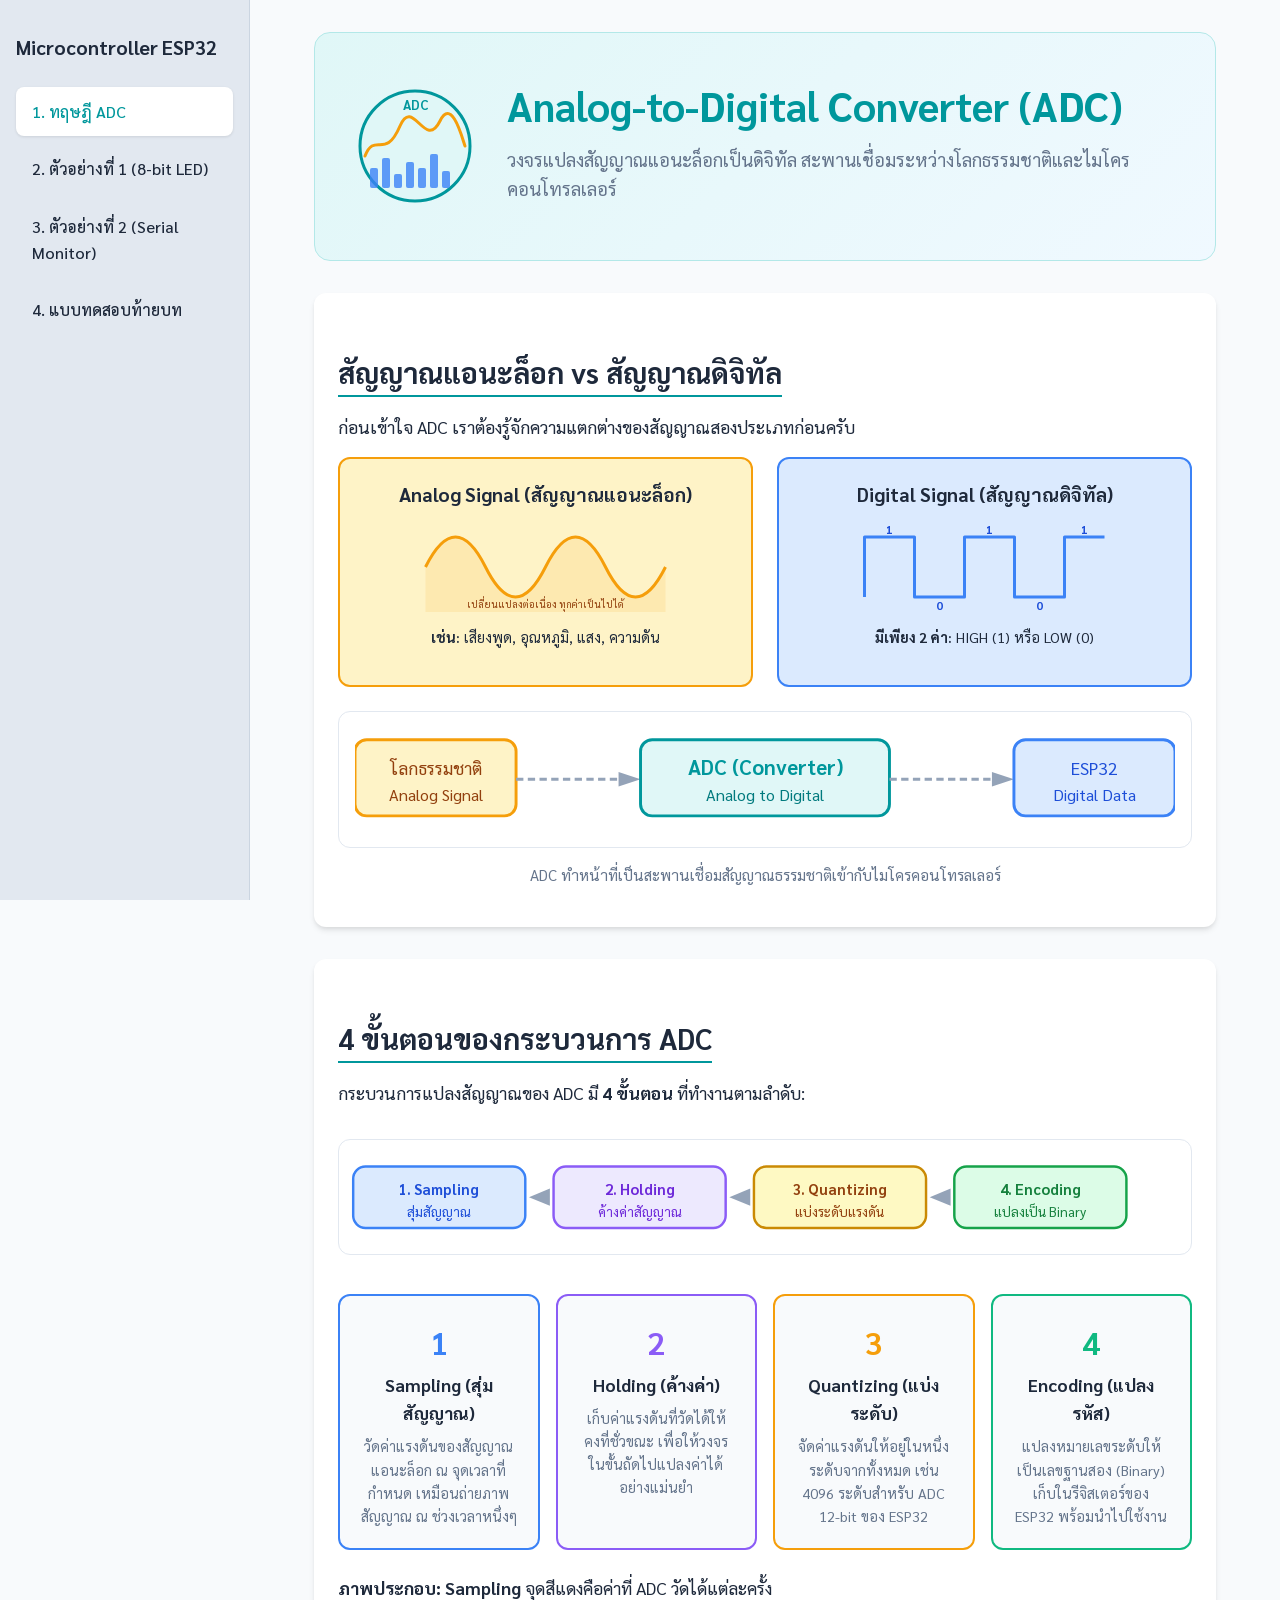
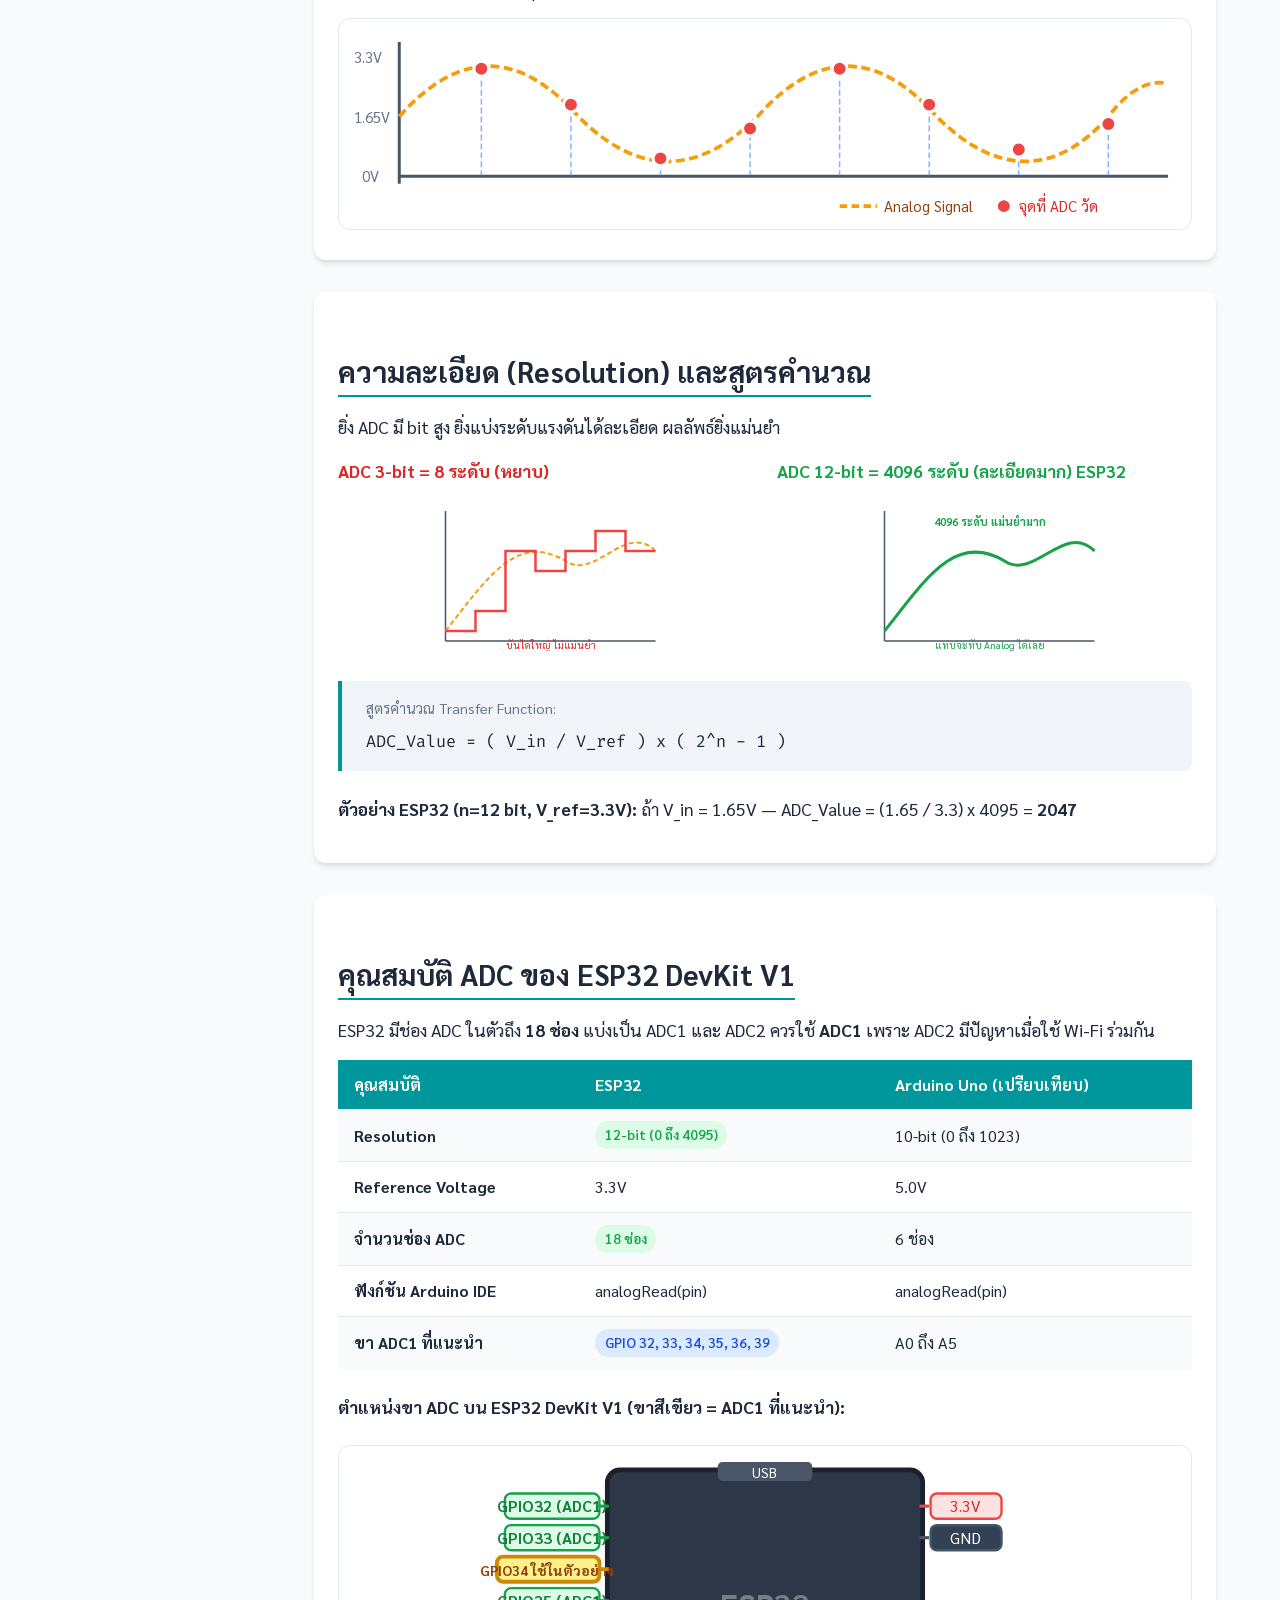
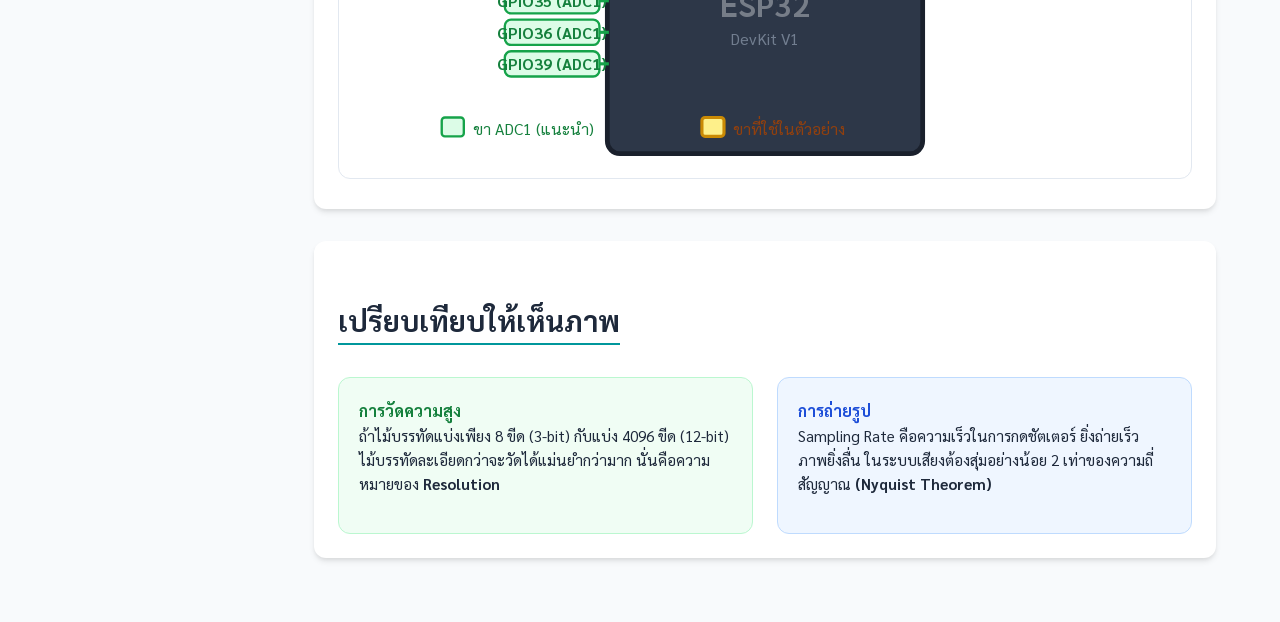
==== ADC/index.html @ 6e4a413e "Update root index.html with all modules, add vercel.json and untracked module files" ====
<!DOCTYPE html>
<html lang="th">
<head>
    <meta charset="UTF-8">
    <meta name="viewport" content="width=device-width, initial-scale=1.0">
    <title>ESP32 ADC (Analog-to-Digital Converter)</title>
    <link href="https://fonts.googleapis.com/css2?family=Sarabun:wght@300;400;500;600;700&family=Fira+Code:wght@400;500&display=swap" rel="stylesheet">
    <style>
        :root {
            /* Light Theme Colors */
            --bg-app: #f8fafc;
            --bg-card: #ffffff;
            --bg-sidebar: #e2e8f0;
            --text-main: #1e293b;
            --text-muted: #64748b;
            --primary: #00979C; /* Arduino Teal */
            --secondary: #e7352b; /* ESP32 Red */
            --accent: #3b82f6;
            
            /* State Colors */
            --state-high: #22c55e;
            --state-low: #94a3b8;
            --state-pwm: #facc15;
            --quiz-correct: #22c55e;
            --quiz-incorrect: #ef4444;
            
            /* Code Editor (Light Mode) */
            --bg-code: #f1f5f9;
            --code-text: #334155;
            --code-keyword: #0284c7;
            --code-string: #16a34a;
            --code-number: #ea580c;
            --code-comment: #94a3b8;
            --code-function: #d97706;

            /* Simulator */
            --bg-sim: #e2e8f0;
        }

        * {
            box-sizing: border-box;
            margin: 0;
            padding: 0;
            font-family: 'Sarabun', sans-serif;
        }

        body {
            background-color: var(--bg-app);
            color: var(--text-main);
            line-height: 1.6;
        }

        .app-shell {
            display: flex;
            min-height: 100vh;
        }

        .sidebar {
            width: 250px;
            background-color: var(--bg-sidebar);
            padding: 2rem 1rem;
            position: fixed;
            height: 100vh;
            overflow-y: auto;
            border-right: 1px solid #cbd5e1;
        }

        .sidebar h2 {
            font-size: 1.2rem;
            margin-bottom: 1.5rem;
            color: var(--text-main);
        }

        .nav-links {
            list-style: none;
        }

        .nav-links li {
            margin-bottom: 0.5rem;
        }

        .nav-links a {
            display: block;
            padding: 0.75rem 1rem;
            color: var(--text-main);
            text-decoration: none;
            border-radius: 8px;
            transition: background 0.2s;
            font-weight: 500;
        }

        .nav-links a:hover, .nav-links a.active {
            background-color: var(--bg-card);
            color: var(--primary);
            box-shadow: 0 1px 3px rgba(0,0,0,0.1);
        }

        .main-content {
            flex: 1;
            margin-left: 250px;
            padding: 2rem 4rem;
            max-width: 1200px;
        }

        section {
            display: none;
            animation: fadeIn 0.5s ease;
        }

        section.active {
            display: block;
        }

        @keyframes fadeIn {
            from { opacity: 0; transform: translateY(10px); }
            to { opacity: 1; transform: translateY(0); }
        }

        /* ---- Intro Section Specific Styles ---- */
        .intro-hero {
            background: linear-gradient(135deg, #e0f7f7 0%, #f0f9ff 100%);
            border-radius: 16px;
            padding: 2.5rem;
            margin-bottom: 2rem;
            border: 1px solid #b3e8e8;
            display: flex;
            align-items: center;
            gap: 2rem;
        }
        .intro-hero-text h1 { margin-bottom: 0.5rem; }
        .intro-hero-text p { color: var(--text-muted); font-size: 1.15rem; }

        .step-grid {
            display: grid;
            grid-template-columns: repeat(auto-fit, minmax(200px, 1fr));
            gap: 1rem;
            margin-top: 1rem;
        }
        .step-card {
            background: var(--bg-app);
            border-radius: 12px;
            padding: 1.25rem;
            border: 2px solid transparent;
            text-align: center;
            transition: all 0.3s;
            position: relative;
            overflow: hidden;
        }
        .step-card:hover { transform: translateY(-4px); box-shadow: 0 8px 20px rgba(0,0,0,0.12); }
        .step-card.s1 { border-color: #3b82f6; }
        .step-card.s2 { border-color: #8b5cf6; }
        .step-card.s3 { border-color: #f59e0b; }
        .step-card.s4 { border-color: #10b981; }
        .step-card .step-num {
            font-size: 2rem; font-weight: 700; margin-bottom: 0.25rem;
        }
        .step-card.s1 .step-num { color: #3b82f6; }
        .step-card.s2 .step-num { color: #8b5cf6; }
        .step-card.s3 .step-num { color: #f59e0b; }
        .step-card.s4 .step-num { color: #10b981; }
        .step-card h4 { font-size: 1.1rem; margin-bottom: 0.5rem; }
        .step-card p { font-size: 0.9rem; color: var(--text-muted); margin: 0; }

        .spec-table { width: 100%; border-collapse: collapse; margin-top: 1rem; }
        .spec-table th {
            background-color: var(--primary); color: white;
            padding: 0.75rem 1rem; text-align: left;
        }
        .spec-table td { padding: 0.75rem 1rem; border-bottom: 1px solid #e2e8f0; }
        .spec-table tr:last-child td { border-bottom: none; }
        .spec-table tr:nth-child(even) td { background: #f8fafc; }
        .spec-table .tag {
            display: inline-block; padding: 0.2rem 0.6rem; border-radius: 999px;
            font-size: 0.85rem; font-weight: 600;
        }
        .tag-good { background: #dcfce7; color: #16a34a; }
        .tag-info { background: #dbeafe; color: #1d4ed8; }

        .svg-diagram {
            width: 100%;
            max-width: 700px;
            margin: 1rem auto;
            display: block;
            background: white;
            border-radius: 12px;
            border: 1px solid #e2e8f0;
            padding: 1rem;
        }

        .adc-compare-grid {
            display: grid;
            grid-template-columns: 1fr 1fr;
            gap: 1.5rem;
            margin-top: 1rem;
        }
        .compare-box {
            border-radius: 12px; padding: 1.25rem; text-align: center;
        }
        .compare-box.analog { background: #fef3c7; border: 2px solid #f59e0b; }
        .compare-box.digital { background: #dbeafe; border: 2px solid #3b82f6; }
        .compare-box h4 { font-size: 1.2rem; margin-bottom: 0.75rem; }

        .formula-box {
            background: #f1f5f9;
            border-left: 4px solid var(--primary);
            border-radius: 0 8px 8px 0;
            padding: 1rem 1.5rem;
            margin: 1.5rem 0;
            font-family: 'Fira Code', monospace;
            font-size: 1.05rem;
        }
        .formula-box .formula-title {
            font-family: 'Sarabun', sans-serif;
            font-size: 0.9rem; color: var(--text-muted); margin-bottom: 0.5rem;
        }

        @media (max-width: 768px) {
            .adc-compare-grid { grid-template-columns: 1fr; }
            .intro-hero { flex-direction: column; text-align: center; }
        }

        h1 {
            font-size: 2.5rem;
            margin-bottom: 1rem;
            color: var(--primary);
        }

        h2.section-title {
            font-size: 1.8rem;
            margin-top: 2rem;
            margin-bottom: 1rem;
            border-bottom: 2px solid var(--primary);
            display: inline-block;
        }

        p {
            margin-bottom: 1rem;
            font-size: 1.1rem;
        }

        .card {
            background-color: var(--bg-card);
            border-radius: 12px;
            padding: 1.5rem;
            box-shadow: 0 4px 6px -1px rgba(0, 0, 0, 0.1), 0 2px 4px -1px rgba(0, 0, 0, 0.06);
            margin-bottom: 2rem;
        }

        .grid-layout {
            display: grid;
            grid-template-columns: 1fr 1fr;
            gap: 2rem;
        }

        /* Simulator Styles */
        .simulator-canvas {
            background-color: var(--bg-sim);
            background-image: radial-gradient(#cbd5e1 1px, transparent 1px);
            background-size: 20px 20px;
            border-radius: 8px;
            border: 2px solid #cbd5e1;
            aspect-ratio: 16 / 12;
            position: relative;
            overflow: hidden;
            display: flex;
            justify-content: center;
            align-items: center;
        }

        .svg-container {
            width: 100%;
            height: 100%;
            position: absolute;
            top: 0; left: 0;
        }

        /* Interactive Controls */
        .controls {
            margin-top: 1rem;
            display: flex;
            align-items: center;
            gap: 1rem;
            background: var(--bg-app);
            padding: 1rem;
            border-radius: 8px;
            border: 1px solid #cbd5e1;
        }

        .slider-container {
            flex: 1;
            display: flex;
            flex-direction: column;
        }

        input[type="range"] {
            width: 100%;
            margin-top: 0.5rem;
            cursor: pointer;
        }

        .btn {
            background-color: var(--primary);
            color: white;
            border: none;
            padding: 0.5rem 1rem;
            border-radius: 6px;
            cursor: pointer;
            font-size: 1rem;
            font-family: 'Sarabun', sans-serif;
            transition: all 0.2s;
        }

        .btn:hover {
            background-color: #007a7e;
            transform: scale(1.05);
        }

        .btn:disabled {
            background-color: #cbd5e1;
            cursor: not-allowed;
            transform: none;
        }

        /* Code Editor Styles */
        .code-editor {
            background-color: var(--bg-code);
            border-radius: 8px;
            padding: 1rem;
            border: 1px solid #cbd5e1;
            font-family: 'Fira Code', monospace;
            font-size: 0.95rem;
            overflow-x: auto;
            line-height: 1.5;
            position: relative;
        }

        .code-line {
            display: block;
            padding: 0 0.5rem;
            border-radius: 4px;
            transition: background-color 0.3s;
        }

        .code-line.active {
            background-color: #e0e7ff;
            border-left: 4px solid var(--accent);
        }

        .kw { color: var(--code-keyword); font-weight: 500; }
        .func { color: var(--code-function); }
        .str { color: var(--code-string); }
        .num { color: var(--code-number); }
        .cmt { color: var(--code-comment); font-style: italic; }

        /* Serial Monitor */
        .serial-monitor {
            background-color: #1e1e1e;
            color: #10b981;
            font-family: 'Fira Code', monospace;
            padding: 1rem;
            border-radius: 8px;
            height: 150px;
            overflow-y: auto;
            margin-top: 1rem;
            font-size: 0.9rem;
        }
        
        .serial-monitor div {
            margin-bottom: 2px;
        }

        /* Quiz Styles */
        .quiz-question {
            margin-bottom: 1.5rem;
        }

        .quiz-options label {
            display: block;
            padding: 0.75rem;
            margin-bottom: 0.5rem;
            background: var(--bg-app);
            border: 1px solid #cbd5e1;
            border-radius: 6px;
            cursor: pointer;
            transition: all 0.2s;
        }

        .quiz-options label:hover {
            background: #e2e8f0;
        }

        .quiz-options input {
            margin-right: 0.5rem;
        }

        .quiz-options label.correct {
            background-color: #dcfce7;
            border-color: var(--quiz-correct);
        }

        .quiz-options label.incorrect {
            background-color: #fee2e2;
            border-color: var(--quiz-incorrect);
        }

        .quiz-result {
            font-size: 1.5rem;
            font-weight: bold;
            margin-top: 1rem;
            text-align: center;
        }

        @media (max-width: 992px) {
            .grid-layout {
                grid-template-columns: 1fr;
            }
        }

        @media (max-width: 768px) {
            .app-shell {
                flex-direction: column;
            }
            .sidebar {
                width: 100%;
                height: auto;
                position: relative;
                padding: 1rem;
                border-right: none;
                border-bottom: 1px solid #cbd5e1;
            }
            .nav-links {
                display: flex;
                overflow-x: auto;
                gap: 0.5rem;
            }
            .nav-links li { margin: 0; }
            .nav-links a { white-space: nowrap; }
            .main-content {
                margin-left: 0;
                padding: 1rem;
            }
        }
    </style>
</head>
<body>
    <div class="app-shell">
        <nav class="sidebar">
            <h2>Microcontroller ESP32</h2>
            <ul class="nav-links">
                <li><a href="#" data-target="intro" class="active">1. ทฤษฎี ADC</a></li>
                <li><a href="#" data-target="ex1">2. ตัวอย่างที่ 1 (8-bit LED)</a></li>
                <li><a href="#" data-target="ex2">3. ตัวอย่างที่ 2 (Serial Monitor)</a></li>
                <li><a href="#" data-target="quiz">4. แบบทดสอบท้ายบท</a></li>
            </ul>
        </nav>

        <main class="main-content">
            <!-- Section 1: Intro -->
            <section id="intro" class="active">

                <!-- Hero Banner -->
                <div class="intro-hero">
                    <svg width="120" height="120" viewBox="0 0 120 120" style="flex-shrink:0">
                        <circle cx="60" cy="60" r="55" fill="#e0f7f7" stroke="#00979C" stroke-width="3"/>
                        <path d="M10,70 C20,45 30,75 45,40 C58,10 70,65 85,35 C97,10 108,55 110,60"
                            fill="none" stroke="#f59e0b" stroke-width="3" stroke-linecap="round"/>
                        <rect x="15" y="82" width="8" height="20" rx="2" fill="#3b82f6" opacity="0.8"/>
                        <rect x="27" y="72" width="8" height="30" rx="2" fill="#3b82f6" opacity="0.8"/>
                        <rect x="39" y="88" width="8" height="14" rx="2" fill="#3b82f6" opacity="0.8"/>
                        <rect x="51" y="76" width="8" height="26" rx="2" fill="#3b82f6" opacity="0.8"/>
                        <rect x="63" y="82" width="8" height="20" rx="2" fill="#3b82f6" opacity="0.8"/>
                        <rect x="75" y="68" width="8" height="34" rx="2" fill="#3b82f6" opacity="0.8"/>
                        <rect x="87" y="85" width="8" height="17" rx="2" fill="#3b82f6" opacity="0.8"/>
                        <text x="60" y="24" font-size="13" font-weight="bold" fill="#00979C" text-anchor="middle">ADC</text>
                    </svg>
                    <div class="intro-hero-text">
                        <h1>Analog-to-Digital Converter (ADC)</h1>
                        <p>วงจรแปลงสัญญาณแอนะล็อกเป็นดิจิทัล สะพานเชื่อมระหว่างโลกธรรมชาติและไมโครคอนโทรลเลอร์</p>
                    </div>
                </div>

                <!-- Card 1: Analog vs Digital -->
                <div class="card">
                    <h2 class="section-title">สัญญาณแอนะล็อก vs สัญญาณดิจิทัล</h2>
                    <p>ก่อนเข้าใจ ADC เราต้องรู้จักความแตกต่างของสัญญาณสองประเภทก่อนครับ</p>
                    <div class="adc-compare-grid">
                        <div class="compare-box analog">
                            <h4>Analog Signal (สัญญาณแอนะล็อก)</h4>
                            <svg width="100%" height="90" viewBox="0 0 240 90">
                                <path d="M0,45 C20,5 40,5 60,45 C80,85 100,85 120,45 C140,5 160,5 180,45 C200,85 220,85 240,45"
                                    fill="none" stroke="#f59e0b" stroke-width="3"/>
                                <path d="M0,45 C20,5 40,5 60,45 C80,85 100,85 120,45 C140,5 160,5 180,45 C200,85 220,85 240,45 L240,90 L0,90 Z"
                                    fill="#f59e0b" opacity="0.12"/>
                                <text x="120" y="86" font-size="10" fill="#92400e" text-anchor="middle">เปลี่ยนแปลงต่อเนื่อง ทุกค่าเป็นไปได้</text>
                            </svg>
                            <p style="font-size:0.9rem;margin-top:0.5rem"><strong>เช่น:</strong> เสียงพูด, อุณหภูมิ, แสง, ความดัน</p>
                        </div>
                        <div class="compare-box digital">
                            <h4>Digital Signal (สัญญาณดิจิทัล)</h4>
                            <svg width="100%" height="90" viewBox="0 0 240 90">
                                <polyline points="0,75 0,15 50,15 50,75 100,75 100,15 150,15 150,75 200,75 200,15 240,15"
                                    fill="none" stroke="#3b82f6" stroke-width="3" stroke-linejoin="round"/>
                                <text x="25" y="12" font-size="12" fill="#1d4ed8" text-anchor="middle" font-weight="bold">1</text>
                                <text x="75" y="88" font-size="12" fill="#1d4ed8" text-anchor="middle" font-weight="bold">0</text>
                                <text x="125" y="12" font-size="12" fill="#1d4ed8" text-anchor="middle" font-weight="bold">1</text>
                                <text x="175" y="88" font-size="12" fill="#1d4ed8" text-anchor="middle" font-weight="bold">0</text>
                                <text x="220" y="12" font-size="12" fill="#1d4ed8" text-anchor="middle" font-weight="bold">1</text>
                            </svg>
                            <p style="font-size:0.9rem;margin-top:0.5rem"><strong>มีเพียง 2 ค่า:</strong> HIGH (1) หรือ LOW (0)</p>
                        </div>
                    </div>
                    <svg style="width:100%;margin-top:1.5rem;background:white;border-radius:12px;border:1px solid #e2e8f0;padding:1rem" viewBox="0 0 560 70">
                        <rect x="0" y="8" width="110" height="52" rx="8" fill="#fef3c7" stroke="#f59e0b" stroke-width="2"/>
                        <text x="55" y="32" font-size="12" text-anchor="middle" fill="#92400e">โลกธรรมชาติ</text>
                        <text x="55" y="50" font-size="11" text-anchor="middle" fill="#92400e">Analog Signal</text>
                        <line x1="110" y1="35" x2="180" y2="35" stroke="#94a3b8" stroke-width="2" stroke-dasharray="5,3"/>
                        <polygon points="180,30 195,35 180,40" fill="#94a3b8"/>
                        <rect x="195" y="8" width="170" height="52" rx="8" fill="#e0f7f7" stroke="#00979C" stroke-width="2"/>
                        <text x="280" y="32" font-size="14" font-weight="bold" text-anchor="middle" fill="#00979C">ADC (Converter)</text>
                        <text x="280" y="50" font-size="11" text-anchor="middle" fill="#007a7e">Analog to Digital</text>
                        <line x1="365" y1="35" x2="435" y2="35" stroke="#94a3b8" stroke-width="2" stroke-dasharray="5,3"/>
                        <polygon points="435,30 450,35 435,40" fill="#94a3b8"/>
                        <rect x="450" y="8" width="110" height="52" rx="8" fill="#dbeafe" stroke="#3b82f6" stroke-width="2"/>
                        <text x="505" y="32" font-size="12" text-anchor="middle" fill="#1d4ed8">ESP32</text>
                        <text x="505" y="50" font-size="11" text-anchor="middle" fill="#1d4ed8">Digital Data</text>
                    </svg>
                    <p style="text-align:center;color:var(--text-muted);font-size:0.95rem;margin-top:0.5rem">ADC ทำหน้าที่เป็นสะพานเชื่อมสัญญาณธรรมชาติเข้ากับไมโครคอนโทรลเลอร์</p>
                </div>

                <!-- Card 2: 4 Step ADC Process -->
                <div class="card">
                    <h2 class="section-title">4 ขั้นตอนของกระบวนการ ADC</h2>
                    <p>กระบวนการแปลงสัญญาณของ ADC มี <strong>4 ขั้นตอน</strong> ที่ทำงานตามลำดับ:</p>
                    <svg style="width:100%;background:white;border-radius:12px;border:1px solid #e2e8f0;padding:0.5rem;margin:1rem 0" viewBox="0 0 680 80">
                        <rect x="5" y="15" width="140" height="50" rx="10" fill="#dbeafe" stroke="#3b82f6" stroke-width="2"/>
                        <text x="75" y="38" font-size="12" font-weight="bold" text-anchor="middle" fill="#1d4ed8">1. Sampling</text>
                        <text x="75" y="56" font-size="11" text-anchor="middle" fill="#1d4ed8">สุ่มสัญญาณ</text>
                        <polygon points="148,40 165,33 165,47" fill="#94a3b8"/>
                        <rect x="168" y="15" width="140" height="50" rx="10" fill="#ede9fe" stroke="#8b5cf6" stroke-width="2"/>
                        <text x="238" y="38" font-size="12" font-weight="bold" text-anchor="middle" fill="#6d28d9">2. Holding</text>
                        <text x="238" y="56" font-size="11" text-anchor="middle" fill="#6d28d9">ค้างค่าสัญญาณ</text>
                        <polygon points="311,40 328,33 328,47" fill="#94a3b8"/>
                        <rect x="331" y="15" width="140" height="50" rx="10" fill="#fef9c3" stroke="#ca8a04" stroke-width="2"/>
                        <text x="401" y="38" font-size="12" font-weight="bold" text-anchor="middle" fill="#92400e">3. Quantizing</text>
                        <text x="401" y="56" font-size="11" text-anchor="middle" fill="#92400e">แบ่งระดับแรงดัน</text>
                        <polygon points="474,40 491,33 491,47" fill="#94a3b8"/>
                        <rect x="494" y="15" width="140" height="50" rx="10" fill="#dcfce7" stroke="#16a34a" stroke-width="2"/>
                        <text x="564" y="38" font-size="12" font-weight="bold" text-anchor="middle" fill="#15803d">4. Encoding</text>
                        <text x="564" y="56" font-size="11" text-anchor="middle" fill="#15803d">แปลงเป็น Binary</text>
                    </svg>
                    <div class="step-grid">
                        <div class="step-card s1">
                            <div class="step-num">1</div>
                            <h4>Sampling (สุ่มสัญญาณ)</h4>
                            <p>วัดค่าแรงดันของสัญญาณแอนะล็อก ณ จุดเวลาที่กำหนด เหมือนถ่ายภาพสัญญาณ ณ ช่วงเวลาหนึ่งๆ</p>
                        </div>
                        <div class="step-card s2">
                            <div class="step-num">2</div>
                            <h4>Holding (ค้างค่า)</h4>
                            <p>เก็บค่าแรงดันที่วัดได้ให้คงที่ชั่วขณะ เพื่อให้วงจรในขั้นถัดไปแปลงค่าได้อย่างแม่นยำ</p>
                        </div>
                        <div class="step-card s3">
                            <div class="step-num">3</div>
                            <h4>Quantizing (แบ่งระดับ)</h4>
                            <p>จัดค่าแรงดันให้อยู่ในหนึ่งระดับจากทั้งหมด เช่น 4096 ระดับสำหรับ ADC 12-bit ของ ESP32</p>
                        </div>
                        <div class="step-card s4">
                            <div class="step-num">4</div>
                            <h4>Encoding (แปลงรหัส)</h4>
                            <p>แปลงหมายเลขระดับให้เป็นเลขฐานสอง (Binary) เก็บในรีจิสเตอร์ของ ESP32 พร้อมนำไปใช้งาน</p>
                        </div>
                    </div>
                    <p style="margin-top:1.5rem"><strong>ภาพประกอบ: Sampling</strong> จุดสีแดงคือค่าที่ ADC วัดได้แต่ละครั้ง</p>
                    <svg style="width:100%;background:white;border-radius:12px;border:1px solid #e2e8f0;padding:0.5rem" viewBox="0 0 560 130">
                        <line x1="35" y1="10" x2="35" y2="105" stroke="#475569" stroke-width="2"/>
                        <line x1="35" y1="100" x2="550" y2="100" stroke="#475569" stroke-width="2"/>
                        <text x="5" y="24" font-size="10" fill="#64748b">3.3V</text>
                        <text x="5" y="64" font-size="10" fill="#64748b">1.65V</text>
                        <text x="10" y="104" font-size="10" fill="#64748b">0V</text>
                        <path d="M35,60 C75,15 115,15 155,60 C195,100 235,100 275,60 C315,15 355,15 395,60 C435,100 475,100 510,60 C525,40 540,35 550,38"
                            fill="none" stroke="#f59e0b" stroke-width="2.5" stroke-dasharray="6,3"/>
                        <line x1="90" y1="100" x2="90" y2="28" stroke="#3b82f6" stroke-width="1" stroke-dasharray="4,2" opacity="0.6"/>
                        <line x1="150" y1="100" x2="150" y2="52" stroke="#3b82f6" stroke-width="1" stroke-dasharray="4,2" opacity="0.6"/>
                        <line x1="210" y1="100" x2="210" y2="88" stroke="#3b82f6" stroke-width="1" stroke-dasharray="4,2" opacity="0.6"/>
                        <line x1="270" y1="100" x2="270" y2="68" stroke="#3b82f6" stroke-width="1" stroke-dasharray="4,2" opacity="0.6"/>
                        <line x1="330" y1="100" x2="330" y2="28" stroke="#3b82f6" stroke-width="1" stroke-dasharray="4,2" opacity="0.6"/>
                        <line x1="390" y1="100" x2="390" y2="52" stroke="#3b82f6" stroke-width="1" stroke-dasharray="4,2" opacity="0.6"/>
                        <line x1="450" y1="100" x2="450" y2="82" stroke="#3b82f6" stroke-width="1" stroke-dasharray="4,2" opacity="0.6"/>
                        <line x1="510" y1="100" x2="510" y2="65" stroke="#3b82f6" stroke-width="1" stroke-dasharray="4,2" opacity="0.6"/>
                        <circle cx="90" cy="28" r="5" fill="#ef4444" stroke="white" stroke-width="2"/>
                        <circle cx="150" cy="52" r="5" fill="#ef4444" stroke="white" stroke-width="2"/>
                        <circle cx="210" cy="88" r="5" fill="#ef4444" stroke="white" stroke-width="2"/>
                        <circle cx="270" cy="68" r="5" fill="#ef4444" stroke="white" stroke-width="2"/>
                        <circle cx="330" cy="28" r="5" fill="#ef4444" stroke="white" stroke-width="2"/>
                        <circle cx="390" cy="52" r="5" fill="#ef4444" stroke="white" stroke-width="2"/>
                        <circle cx="450" cy="82" r="5" fill="#ef4444" stroke="white" stroke-width="2"/>
                        <circle cx="510" cy="65" r="5" fill="#ef4444" stroke="white" stroke-width="2"/>
                        <line x1="330" y1="120" x2="355" y2="120" stroke="#f59e0b" stroke-width="2.5" stroke-dasharray="5,3"/>
                        <text x="360" y="124" font-size="10" fill="#92400e">Analog Signal</text>
                        <circle cx="440" cy="120" r="5" fill="#ef4444" stroke="white" stroke-width="2"/>
                        <text x="450" y="124" font-size="10" fill="#dc2626">จุดที่ ADC วัด</text>
                    </svg>
                </div>

                <!-- Card 3: Resolution and Transfer Function -->
                <div class="card">
                    <h2 class="section-title">ความละเอียด (Resolution) และสูตรคำนวณ</h2>
                    <p>ยิ่ง ADC มี bit สูง ยิ่งแบ่งระดับแรงดันได้ละเอียด ผลลัพธ์ยิ่งแม่นยำ</p>
                    <div class="adc-compare-grid">
                        <div>
                            <p style="font-weight:bold;color:#dc2626">ADC 3-bit = 8 ระดับ (หยาบ)</p>
                            <svg width="100%" height="150" viewBox="0 0 240 150">
                                <line x1="20" y1="140" x2="230" y2="140" stroke="#475569" stroke-width="1.5"/>
                                <line x1="20" y1="10" x2="20" y2="140" stroke="#475569" stroke-width="1.5"/>
                                <path d="M20,130 C60,80 90,30 140,60 C170,80 200,20 230,50"
                                    fill="none" stroke="#f59e0b" stroke-width="2" stroke-dasharray="5,3"/>
                                <polyline points="20,130 50,130 50,110 80,110 80,50 110,50 110,70 140,70 140,50 170,50 170,30 200,30 200,50 230,50"
                                    fill="none" stroke="#ef4444" stroke-width="2.5"/>
                                <text x="125" y="148" font-size="10" fill="#dc2626" text-anchor="middle">บันไดใหญ่ ไม่แม่นยำ</text>
                            </svg>
                        </div>
                        <div>
                            <p style="font-weight:bold;color:#16a34a">ADC 12-bit = 4096 ระดับ (ละเอียดมาก) ESP32</p>
                            <svg width="100%" height="150" viewBox="0 0 240 150">
                                <line x1="20" y1="140" x2="230" y2="140" stroke="#475569" stroke-width="1.5"/>
                                <line x1="20" y1="10" x2="20" y2="140" stroke="#475569" stroke-width="1.5"/>
                                <path d="M20,130 C60,80 90,30 140,60 C170,80 200,20 230,50"
                                    fill="none" stroke="#f59e0b" stroke-width="2" stroke-dasharray="5,3"/>
                                <path d="M20,130 C60,80 90,30 140,60 C170,80 200,20 230,50"
                                    fill="none" stroke="#16a34a" stroke-width="3"/>
                                <text x="125" y="25" font-size="11" fill="#16a34a" text-anchor="middle" font-weight="bold">4096 ระดับ แม่นยำมาก</text>
                                <text x="125" y="148" font-size="10" fill="#16a34a" text-anchor="middle">แทบจะทับ Analog ได้เลย</text>
                            </svg>
                        </div>
                    </div>
                    <div class="formula-box">
                        <div class="formula-title">สูตรคำนวณ Transfer Function:</div>
                        ADC_Value = ( V_in / V_ref ) x ( 2^n - 1 )
                    </div>
                    <p><strong>ตัวอย่าง ESP32 (n=12 bit, V_ref=3.3V):</strong> ถ้า V_in = 1.65V — ADC_Value = (1.65 / 3.3) x 4095 = <strong>2047</strong></p>
                </div>

                <!-- Card 4: ESP32 Spec Table and Pinout -->
                <div class="card">
                    <h2 class="section-title">คุณสมบัติ ADC ของ ESP32 DevKit V1</h2>
                    <p>ESP32 มีช่อง ADC ในตัวถึง <strong>18 ช่อง</strong> แบ่งเป็น ADC1 และ ADC2 ควรใช้ <strong>ADC1</strong> เพราะ ADC2 มีปัญหาเมื่อใช้ Wi-Fi ร่วมกัน</p>
                    <table class="spec-table">
                        <tr>
                            <th>คุณสมบัติ</th><th>ESP32</th><th>Arduino Uno (เปรียบเทียบ)</th>
                        </tr>
                        <tr>
                            <td><strong>Resolution</strong></td>
                            <td><span class="tag tag-good">12-bit (0 ถึง 4095)</span></td>
                            <td>10-bit (0 ถึง 1023)</td>
                        </tr>
                        <tr>
                            <td><strong>Reference Voltage</strong></td>
                            <td>3.3V</td><td>5.0V</td>
                        </tr>
                        <tr>
                            <td><strong>จำนวนช่อง ADC</strong></td>
                            <td><span class="tag tag-good">18 ช่อง</span></td>
                            <td>6 ช่อง</td>
                        </tr>
                        <tr>
                            <td><strong>ฟังก์ชัน Arduino IDE</strong></td>
                            <td><code>analogRead(pin)</code></td>
                            <td><code>analogRead(pin)</code></td>
                        </tr>
                        <tr>
                            <td><strong>ขา ADC1 ที่แนะนำ</strong></td>
                            <td><span class="tag tag-info">GPIO 32, 33, 34, 35, 36, 39</span></td>
                            <td>A0 ถึง A5</td>
                        </tr>
                    </table>
                    <p style="margin-top:1.5rem;font-weight:bold">ตำแหน่งขา ADC บน ESP32 DevKit V1 (ขาสีเขียว = ADC1 ที่แนะนำ):</p>
                    <svg style="width:100%;background:white;border-radius:12px;border:1px solid #e2e8f0;padding:1rem;margin-top:0.5rem" viewBox="0 0 520 190">
                        <rect x="160" y="5" width="200" height="180" rx="8" fill="#2d3748" stroke="#1a202c" stroke-width="3"/>
                        <text x="260" y="98" font-size="20" font-weight="bold" fill="white" text-anchor="middle" opacity="0.35">ESP32</text>
                        <text x="260" y="116" font-size="10" fill="#a0aec0" text-anchor="middle" opacity="0.6">DevKit V1</text>
                        <rect x="230" y="0" width="60" height="12" rx="3" fill="#4a5568"/>
                        <text x="260" y="10" font-size="9" fill="white" text-anchor="middle">USB</text>
                        <rect x="95" y="20" width="60" height="16" rx="4" fill="#dcfce7" stroke="#16a34a" stroke-width="1.5"/>
                        <text x="125" y="32" font-size="10" font-weight="bold" text-anchor="middle" fill="#15803d">GPIO32 (ADC1)</text>
                        <line x1="155" y1="28" x2="161" y2="28" stroke="#16a34a" stroke-width="2"/>
                        <rect x="95" y="40" width="60" height="16" rx="4" fill="#dcfce7" stroke="#16a34a" stroke-width="1.5"/>
                        <text x="125" y="52" font-size="10" font-weight="bold" text-anchor="middle" fill="#15803d">GPIO33 (ADC1)</text>
                        <line x1="155" y1="48" x2="161" y2="48" stroke="#16a34a" stroke-width="2"/>
                        <rect x="90" y="60" width="65" height="16" rx="4" fill="#fef08a" stroke="#ca8a04" stroke-width="2.5"/>
                        <text x="122" y="72" font-size="9" font-weight="bold" text-anchor="middle" fill="#92400e">GPIO34 ใช้ในตัวอย่าง</text>
                        <line x1="155" y1="68" x2="161" y2="68" stroke="#ca8a04" stroke-width="2.5"/>
                        <rect x="95" y="80" width="60" height="16" rx="4" fill="#dcfce7" stroke="#16a34a" stroke-width="1.5"/>
                        <text x="125" y="92" font-size="10" font-weight="bold" text-anchor="middle" fill="#15803d">GPIO35 (ADC1)</text>
                        <line x1="155" y1="88" x2="161" y2="88" stroke="#16a34a" stroke-width="2"/>
                        <rect x="95" y="100" width="60" height="16" rx="4" fill="#dcfce7" stroke="#16a34a" stroke-width="1.5"/>
                        <text x="125" y="112" font-size="10" font-weight="bold" text-anchor="middle" fill="#15803d">GPIO36 (ADC1)</text>
                        <line x1="155" y1="108" x2="161" y2="108" stroke="#16a34a" stroke-width="2"/>
                        <rect x="95" y="120" width="60" height="16" rx="4" fill="#dcfce7" stroke="#16a34a" stroke-width="1.5"/>
                        <text x="125" y="132" font-size="10" font-weight="bold" text-anchor="middle" fill="#15803d">GPIO39 (ADC1)</text>
                        <line x1="155" y1="128" x2="161" y2="128" stroke="#16a34a" stroke-width="2"/>
                        <rect x="365" y="20" width="45" height="16" rx="4" fill="#fee2e2" stroke="#ef4444" stroke-width="1.5"/>
                        <text x="387" y="32" font-size="10" text-anchor="middle" fill="#dc2626">3.3V</text>
                        <line x1="358" y1="28" x2="364" y2="28" stroke="#ef4444" stroke-width="2"/>
                        <rect x="365" y="40" width="45" height="16" rx="4" fill="#334155" stroke="#475569" stroke-width="1.5"/>
                        <text x="387" y="52" font-size="10" text-anchor="middle" fill="white">GND</text>
                        <line x1="358" y1="48" x2="364" y2="48" stroke="#475569" stroke-width="2"/>
                        <rect x="55" y="162" width="14" height="12" rx="2" fill="#dcfce7" stroke="#16a34a" stroke-width="1.5"/>
                        <text x="75" y="173" font-size="10" fill="#15803d">ขา ADC1 (แนะนำ)</text>
                        <rect x="220" y="162" width="14" height="12" rx="2" fill="#fef08a" stroke="#ca8a04" stroke-width="2"/>
                        <text x="240" y="173" font-size="10" fill="#92400e">ขาที่ใช้ในตัวอย่าง</text>
                    </svg>
                </div>

                <!-- Card 5: Analogy -->
                <div class="card">
                    <h2 class="section-title">เปรียบเทียบให้เห็นภาพ</h2>
                    <div class="adc-compare-grid">
                        <div style="background:#f0fdf4;border-radius:12px;padding:1.25rem;border:1px solid #bbf7d0">
                            <h4 style="color:#15803d">การวัดความสูง</h4>
                            <p style="font-size:0.95rem">ถ้าไม้บรรทัดแบ่งเพียง 8 ขีด (3-bit) กับแบ่ง 4096 ขีด (12-bit) ไม้บรรทัดละเอียดกว่าจะวัดได้แม่นยำกว่ามาก นั่นคือความหมายของ <strong>Resolution</strong></p>
                        </div>
                        <div style="background:#eff6ff;border-radius:12px;padding:1.25rem;border:1px solid #bfdbfe">
                            <h4 style="color:#1d4ed8">การถ่ายรูป</h4>
                            <p style="font-size:0.95rem">Sampling Rate คือความเร็วในการกดชัตเตอร์ ยิ่งถ่ายเร็ว ภาพยิ่งลื่น ในระบบเสียงต้องสุ่มอย่างน้อย 2 เท่าของความถี่สัญญาณ <strong>(Nyquist Theorem)</strong></p>
                        </div>
                    </div>
                </div>

            </section>

            <!-- Section 2: Ex 1 -->
            <section id="ex1">
                <h1>ตัวอย่างที่ 1: อ่านค่าแอนะล็อกและแสดงผลผ่าน LED 8 ดวง</h1>
                <p>ปรับค่า Potentiometer (ตัวต้านทานปรับค่าได้) ที่ขา <strong>GPIO34</strong> ของ ESP32 และแปลงค่า 12-bit (0-4095) เป็น 8-bit (0-255) เพื่อนำไปแสดงผลรูปแบบเลขฐานสองผ่าน LED 8 ดวงที่ต่ออยู่ที่ <strong>GPIO 12-19</strong></p>
                
                <div class="grid-layout">
                    <!-- Simulator -->
                    <div class="card">
                        <div class="simulator-canvas" id="sim1-canvas">
                            <!-- SVG Content will be injected here -->
                        </div>
                        <div class="controls">
                            <div class="slider-container">
                                <label for="pot1">ปรับ Potentiometer (แรงดันเข้า AN1/GPIO34)</label>
                                <input type="range" id="pot1" min="0" max="4095" value="0">
                                <span id="pot1-val">ค่า ADC: 0 (0.00 V)</span>
                            </div>
                        </div>
                    </div>
                    
                    <!-- Code -->
                    <div class="card">
                        <div style="display: flex; justify-content: space-between; align-items: center; margin-bottom: 1rem;">
                            <h3>โปรแกรม (Arduino IDE)</h3>
                            <button id="run-ex1" class="btn">Run Animation (ดูการทำงาน)</button>
                        </div>
                        <div class="code-editor" id="code-ex1">
                            <!-- Code injected via JS -->
                        </div>
                    </div>
                </div>
            </section>

            <!-- Section 3: Ex 2 -->
            <section id="ex2">
                <h1>ตัวอย่างที่ 2: อ่านค่าแอนะล็อกและส่งข้อมูลผ่าน Serial Monitor</h1>
                <p>รับแรงดันจาก Potentiometer ที่ขา <strong>GPIO34</strong> แปลงเป็นค่าโวลต์ (0.00V - 3.30V) และส่งออกทาง Serial port เพื่อแสดงผลบนคอมพิวเตอร์</p>
                
                <div class="grid-layout">
                    <!-- Simulator -->
                    <div class="card">
                        <div class="simulator-canvas" id="sim2-canvas">
                            <!-- SVG Content -->
                        </div>
                        <div class="controls">
                            <div class="slider-container">
                                <label for="pot2">ปรับ Potentiometer</label>
                                <input type="range" id="pot2" min="0" max="4095" value="0">
                                <span id="pot2-val">ค่า ADC: 0 (0.00 V)</span>
                            </div>
                        </div>
                        <div class="serial-monitor" id="serial-output">
                            <!-- Serial Data -->
                        </div>
                    </div>
                    
                    <!-- Code -->
                    <div class="card">
                        <div style="display: flex; justify-content: space-between; align-items: center; margin-bottom: 1rem;">
                            <h3>โปรแกรม (Arduino IDE)</h3>
                            <button id="run-ex2" class="btn">Run Animation (ดูการทำงาน)</button>
                        </div>
                        <div class="code-editor" id="code-ex2">
                            <!-- Code injected via JS -->
                        </div>
                    </div>
                </div>
            </section>

            <!-- Section 4: Quiz -->
            <section id="quiz">
                <h1>แบบทดสอบท้ายบท</h1>
                <div class="card">
                    <p>จงเลือกคำตอบที่ถูกต้องที่สุด (10 ข้อ)</p>
                    <div id="quiz-container">
                        <!-- Quiz questions injected here -->
                    </div>
                    <button id="submit-quiz" class="btn" style="margin-top: 1rem; width: 100%; padding: 1rem; font-size: 1.2rem;">ส่งคำตอบ</button>
                    <div id="quiz-result" class="quiz-result"></div>
                    <button id="retry-quiz" class="btn" style="margin-top: 1rem; width: 100%; padding: 1rem; font-size: 1.2rem; display: none; background-color: var(--secondary);">กลับไปทำแบบทดสอบใหม่</button>
                </div>
            </section>

        </main>
    </div>

    <!-- Scripts will be appended here -->
    <script src="app.js"></script>
</body>
</html>
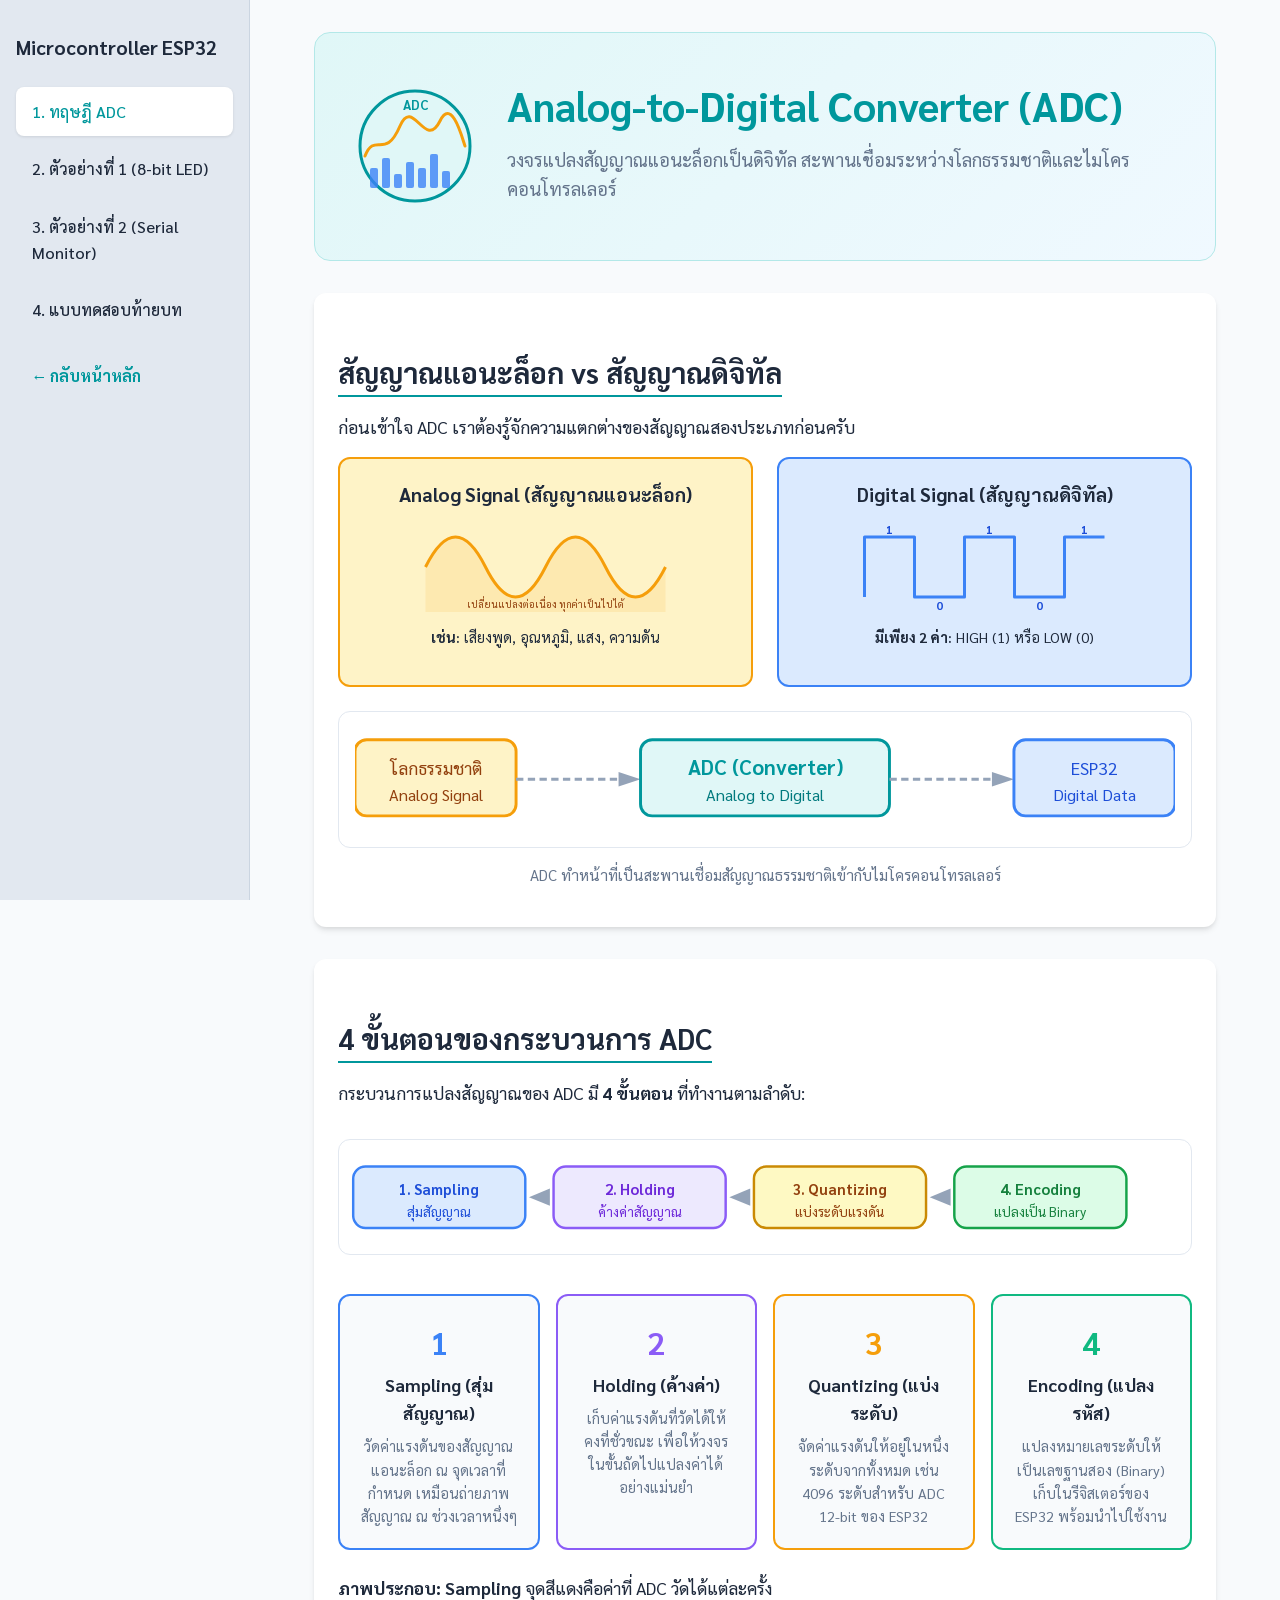
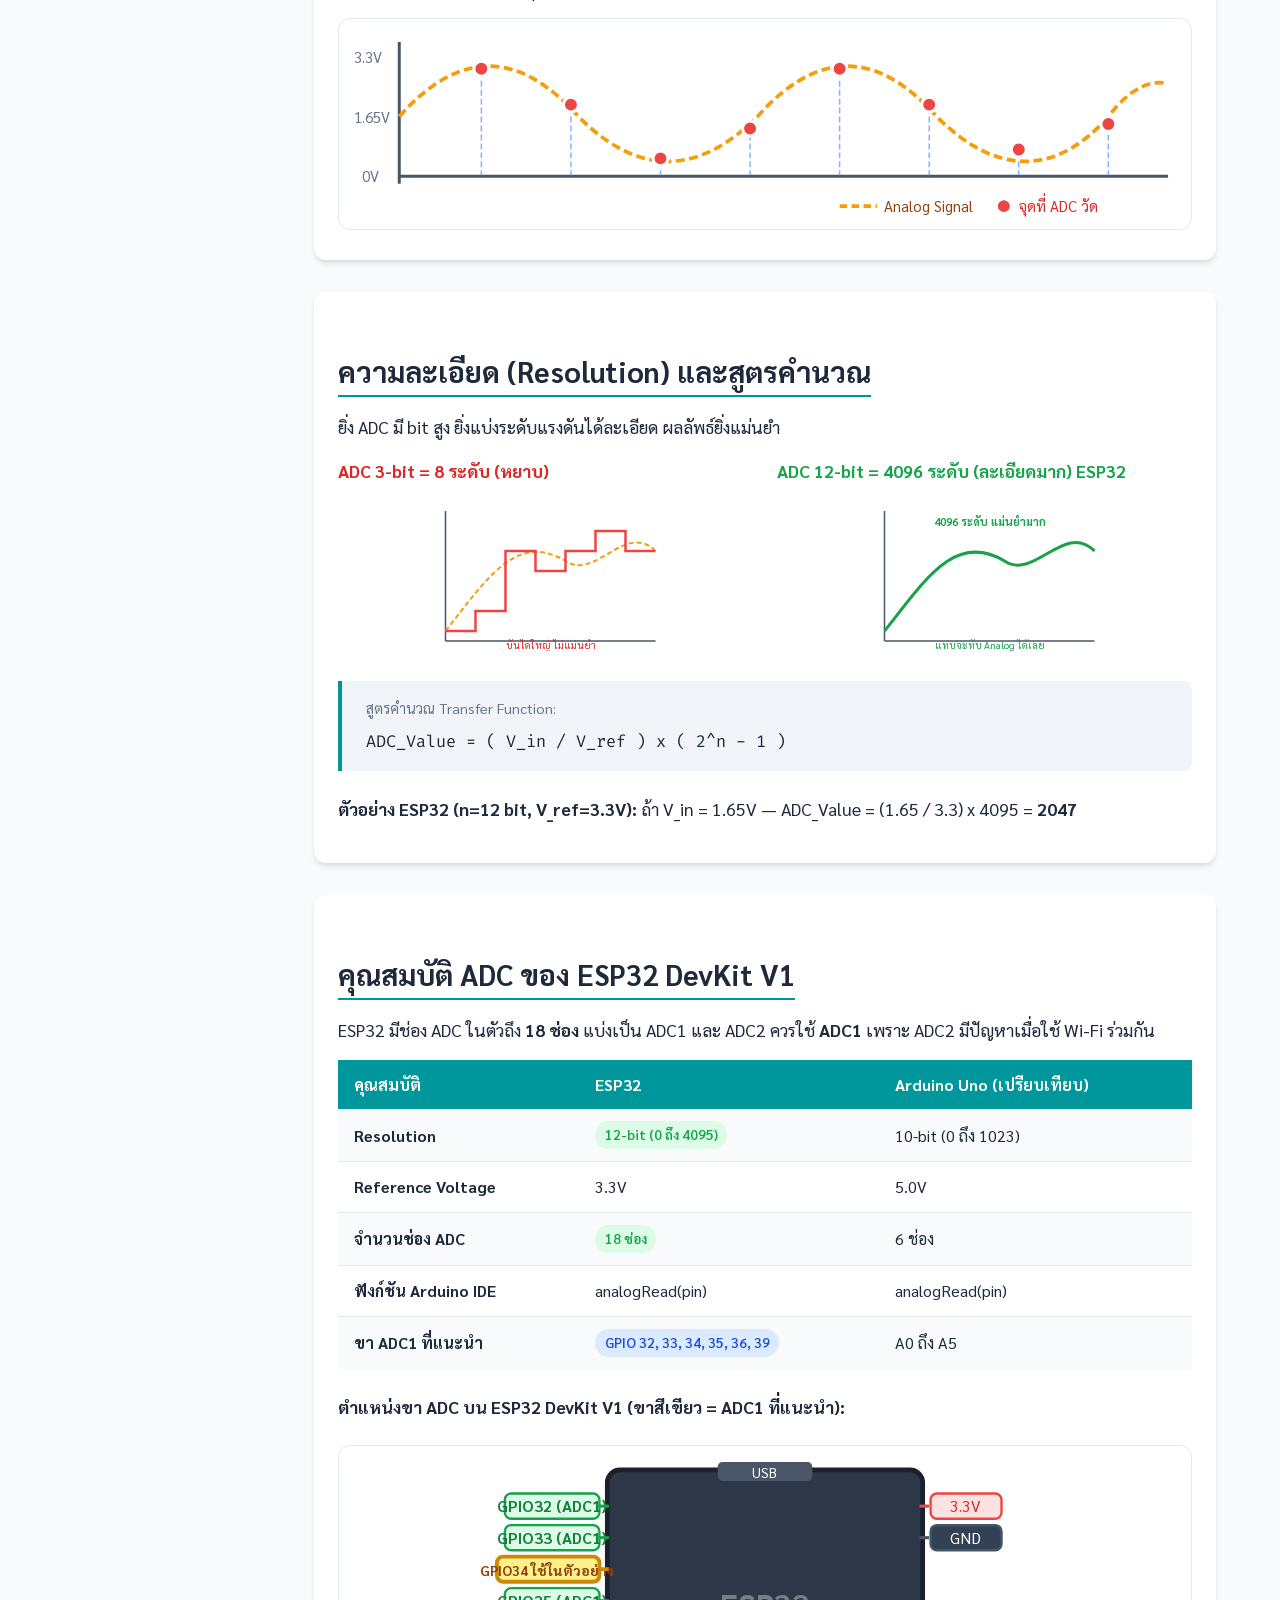
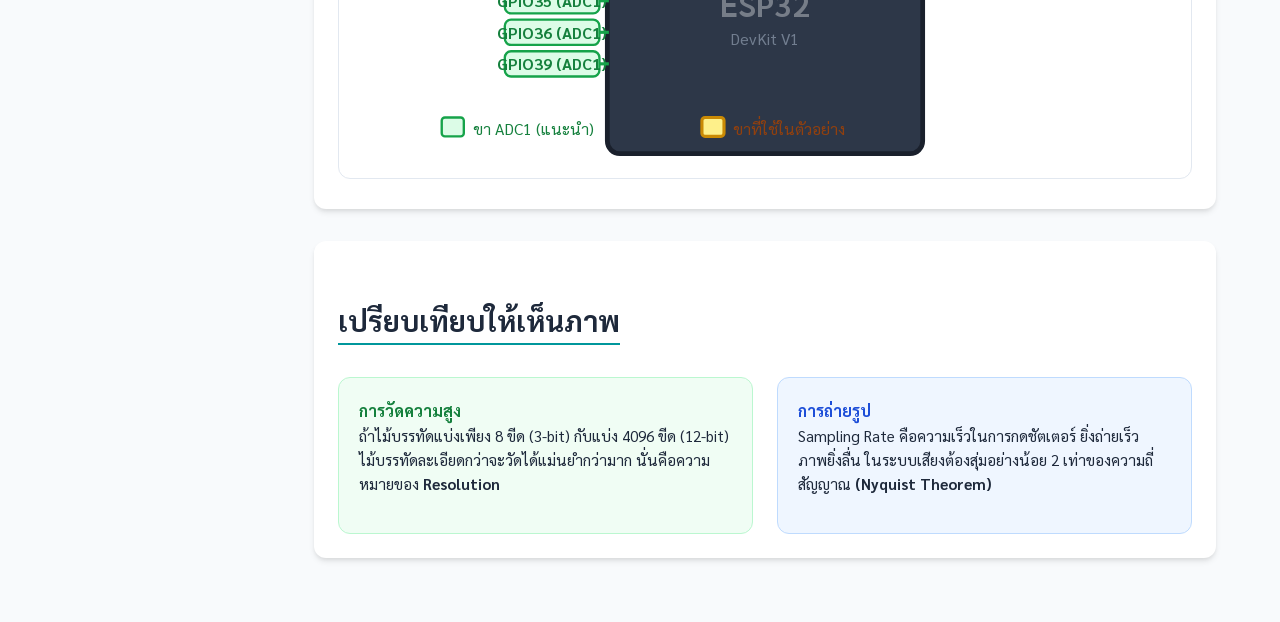
==== commit b7ae96d5: "Add back to home link in all module sidebars" ====
--- a/ADC/index.html
+++ b/ADC/index.html
@@ -451,6 +451,7 @@
                 <li><a href="#" data-target="ex1">2. ตัวอย่างที่ 1 (8-bit LED)</a></li>
                 <li><a href="#" data-target="ex2">3. ตัวอย่างที่ 2 (Serial Monitor)</a></li>
                 <li><a href="#" data-target="quiz">4. แบบทดสอบท้ายบท</a></li>
+                <li><a href="../index.html" style="margin-top: 1rem; color: var(--primary); font-weight: bold;">← กลับหน้าหลัก</a></li>
             </ul>
         </nav>
 
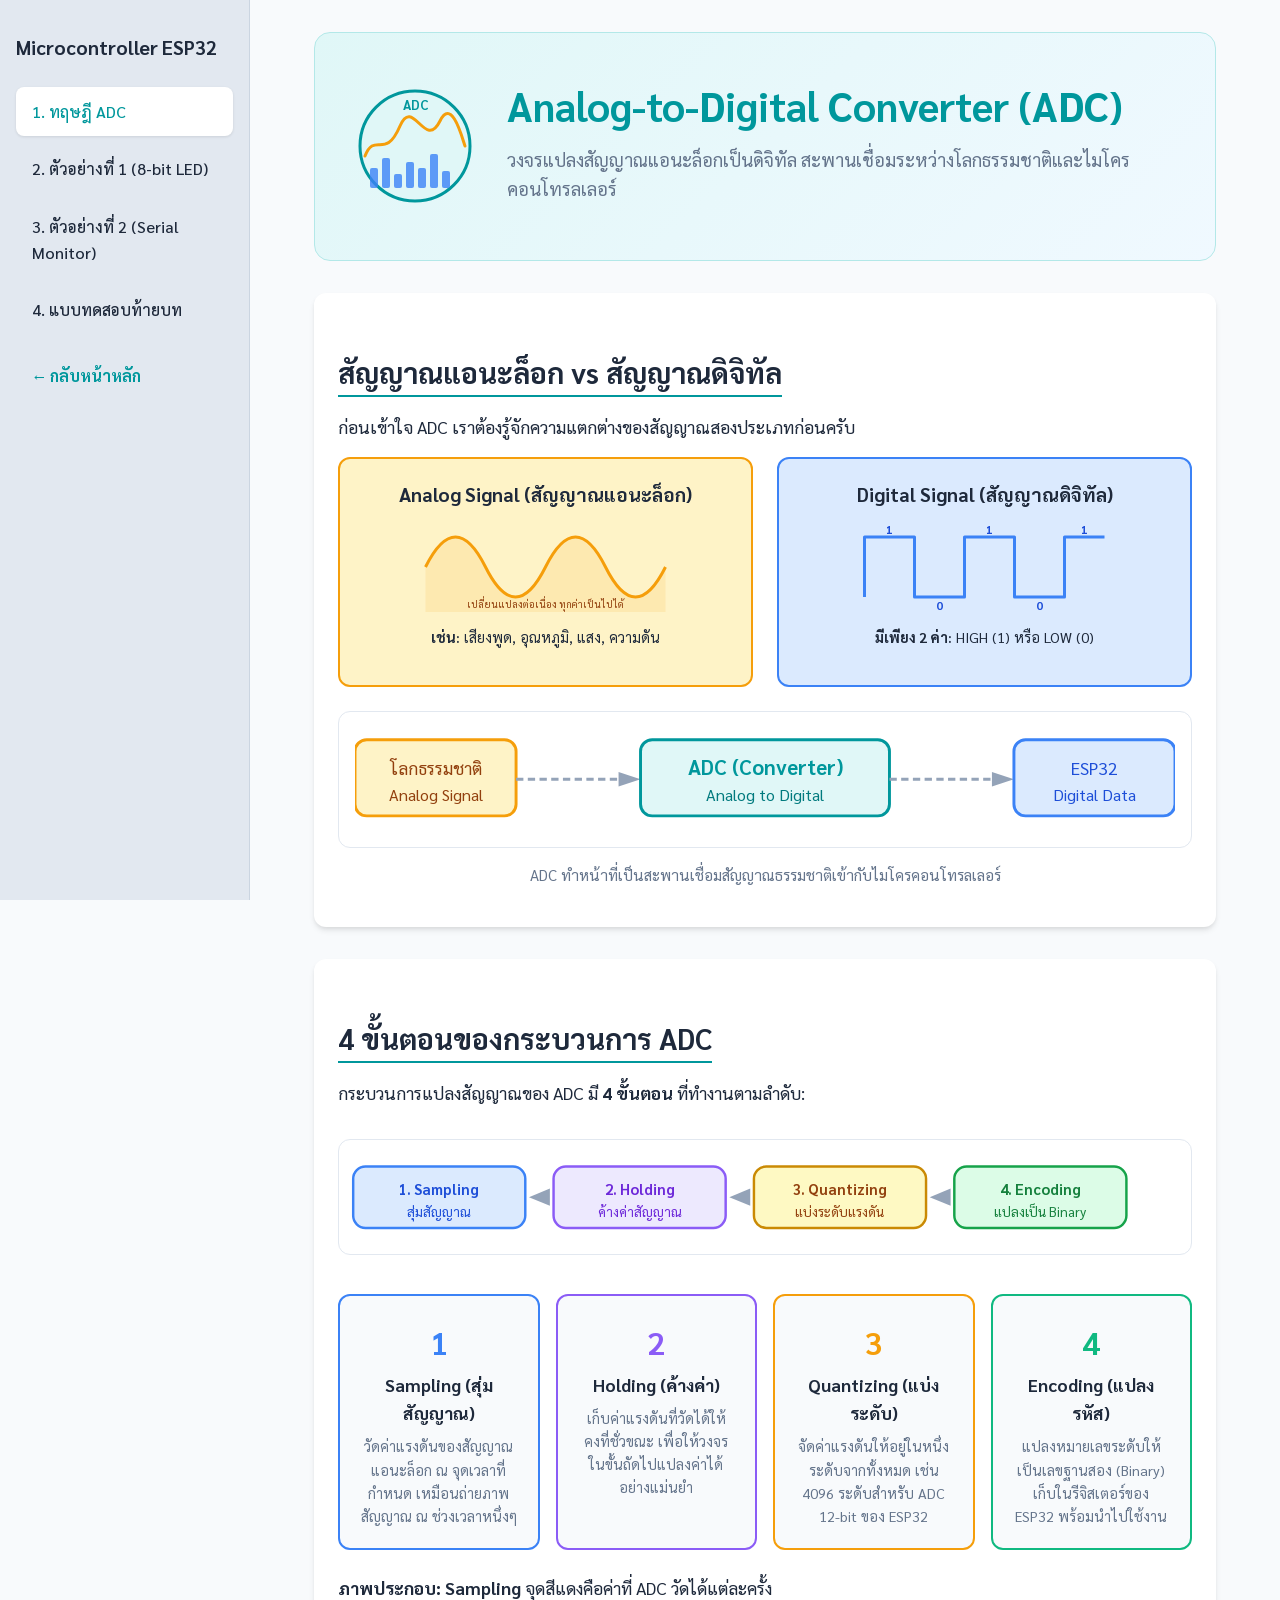
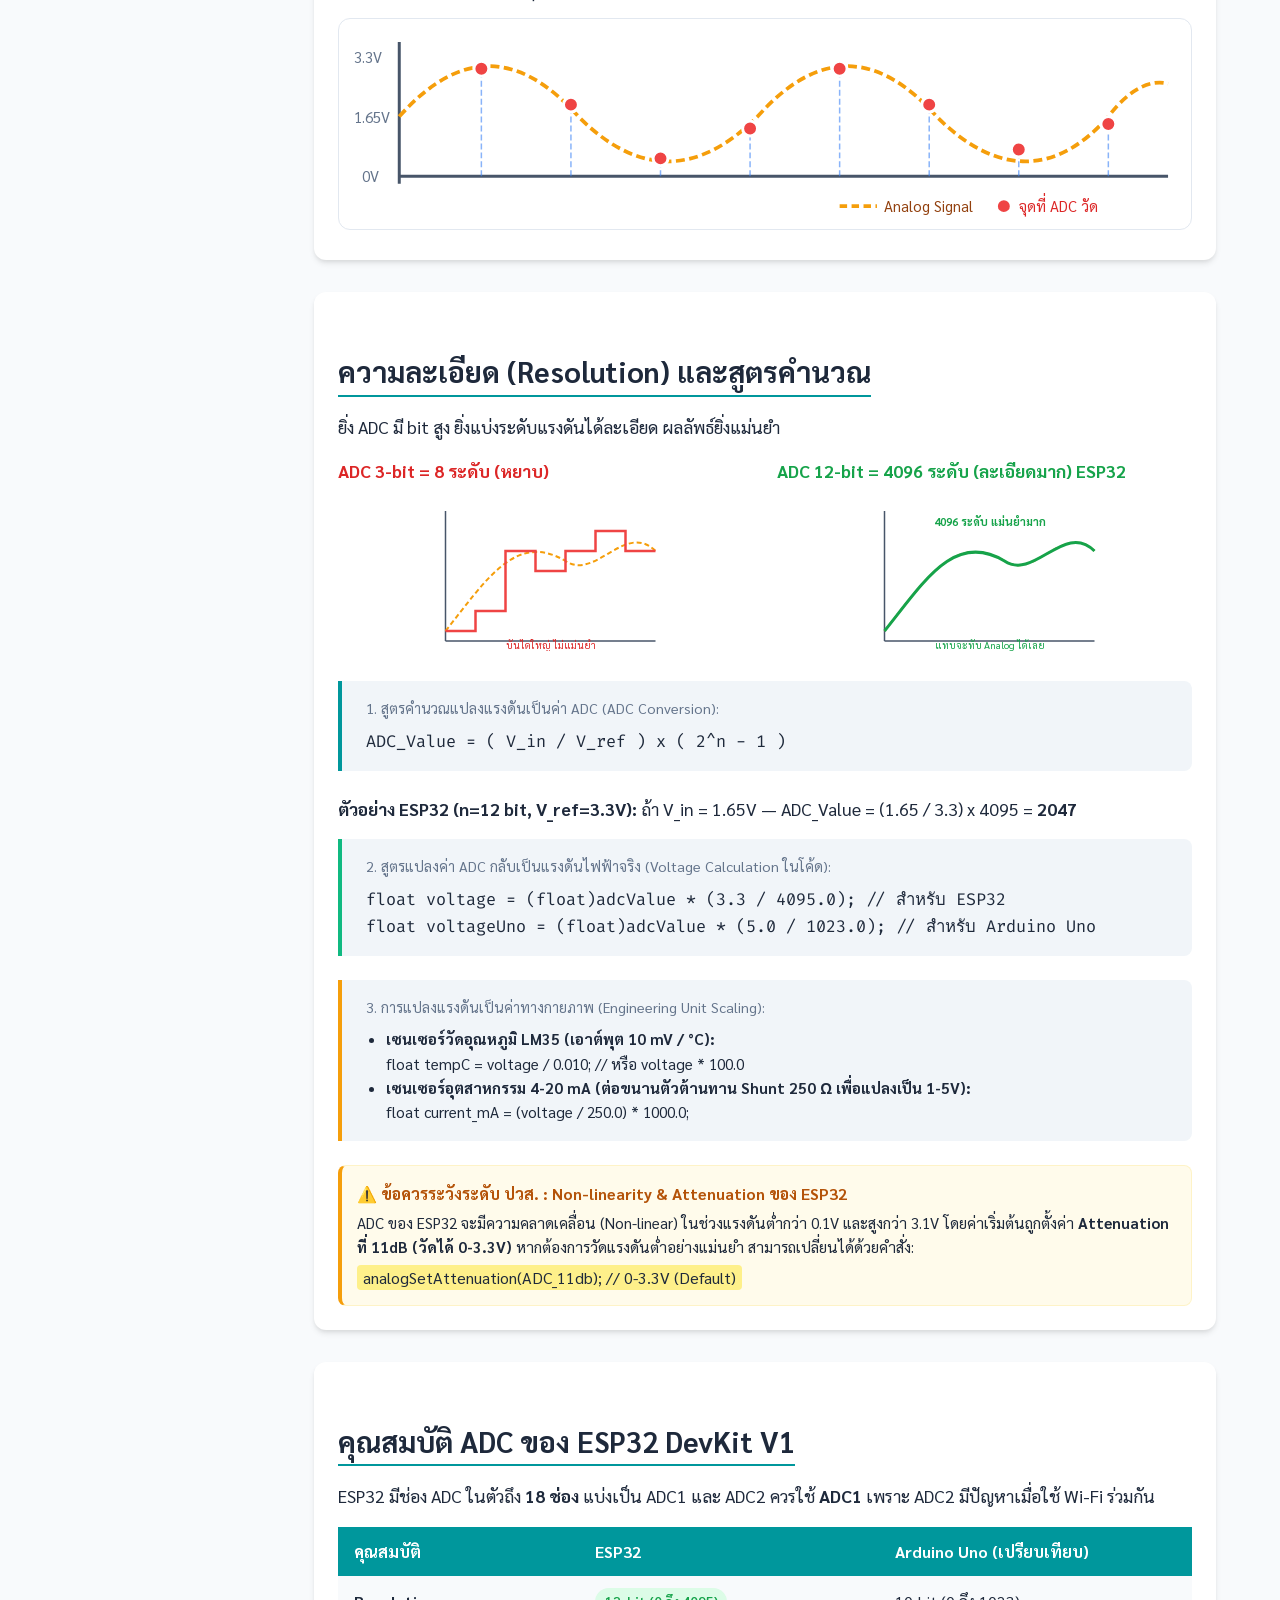
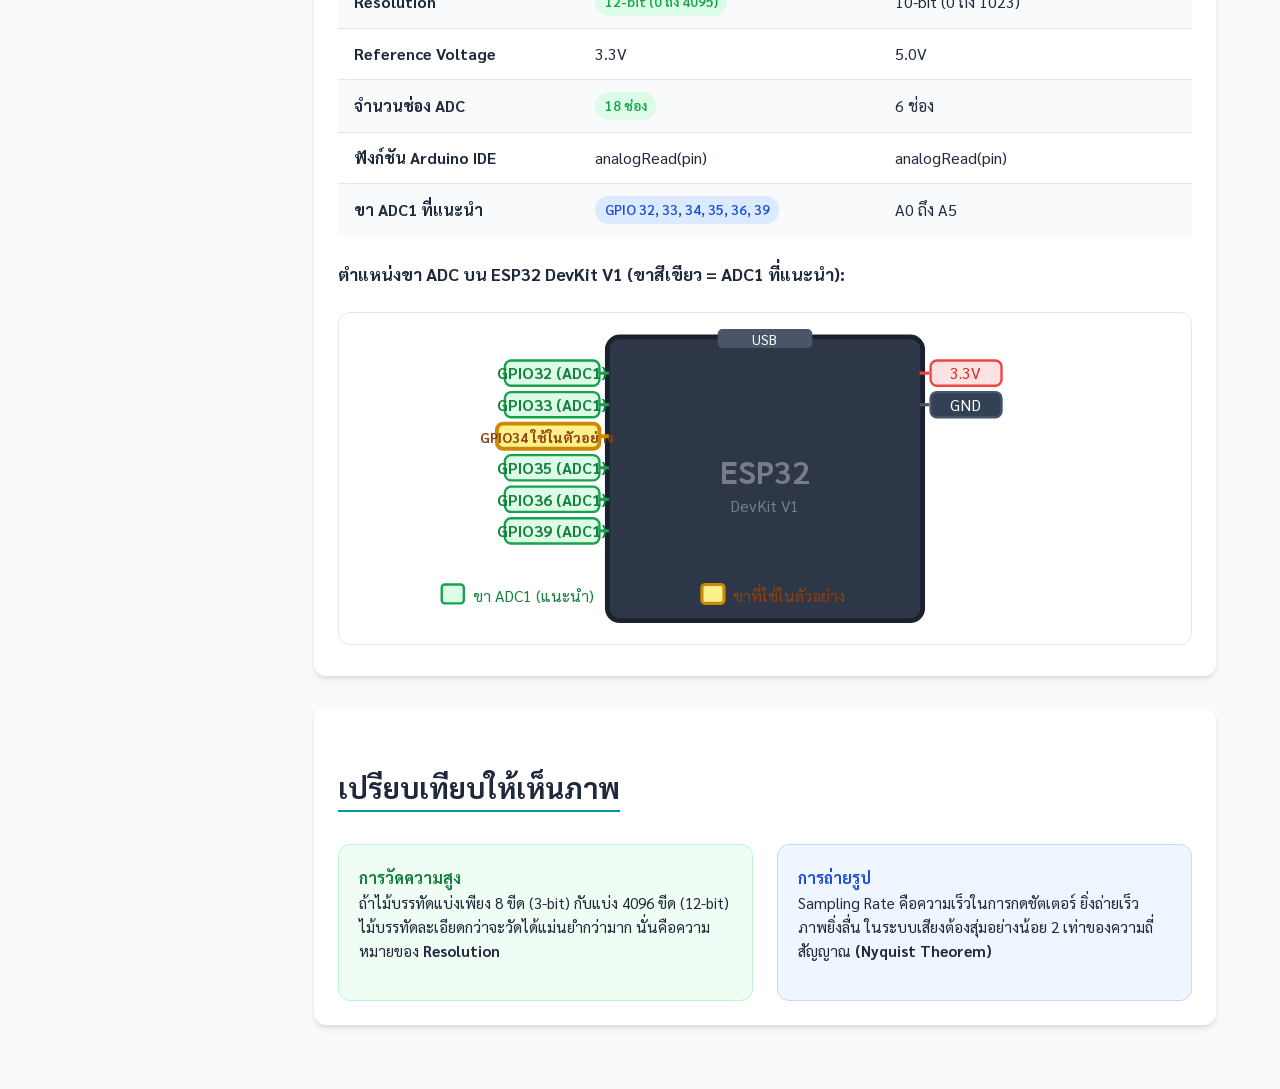
==== commit a1aaf6b8: "Enhance all 7 modules for Vocational Diploma (ปวส.) level: Bitwise, Non-blocking millis, Pull-up/dow" ====
--- a/ADC/index.html
+++ b/ADC/index.html
@@ -635,10 +635,32 @@
                         </div>
                     </div>
                     <div class="formula-box">
-                        <div class="formula-title">สูตรคำนวณ Transfer Function:</div>
+                        <div class="formula-title">1. สูตรคำนวณแปลงแรงดันเป็นค่า ADC (ADC Conversion):</div>
                         ADC_Value = ( V_in / V_ref ) x ( 2^n - 1 )
                     </div>
                     <p><strong>ตัวอย่าง ESP32 (n=12 bit, V_ref=3.3V):</strong> ถ้า V_in = 1.65V — ADC_Value = (1.65 / 3.3) x 4095 = <strong>2047</strong></p>
+
+                    <div class="formula-box" style="border-left-color: #10b981; margin-top: 15px;">
+                        <div class="formula-title">2. สูตรแปลงค่า ADC กลับเป็นแรงดันไฟฟ้าจริง (Voltage Calculation ในโค้ด):</div>
+                        float voltage = (float)adcValue * (3.3 / 4095.0); // สำหรับ ESP32<br>
+                        float voltageUno = (float)adcValue * (5.0 / 1023.0); // สำหรับ Arduino Uno
+                    </div>
+
+                    <div class="formula-box" style="border-left-color: #f59e0b; margin-top: 15px;">
+                        <div class="formula-title">3. การแปลงแรงดันเป็นค่าทางกายภาพ (Engineering Unit Scaling):</div>
+                        <ul style="font-family: 'Sarabun', sans-serif; font-size: 0.95rem; margin-left: 20px; line-height: 1.6;">
+                            <li><strong>เซนเซอร์วัดอุณหภูมิ LM35 (เอาต์พุต 10 mV / °C):</strong><br>
+                            <code>float tempC = voltage / 0.010; // หรือ voltage * 100.0</code></li>
+                            <li><strong>เซนเซอร์อุตสาหกรรม 4-20 mA (ต่อขนานตัวต้านทาน Shunt 250 Ω เพื่อแปลงเป็น 1-5V):</strong><br>
+                            <code>float current_mA = (voltage / 250.0) * 1000.0;</code></li>
+                        </ul>
+                    </div>
+
+                    <div style="background: #fffbeb; border: 1px solid #fef3c7; border-radius: 8px; padding: 15px; border-left: 4px solid #f59e0b; margin-top: 15px;">
+                        <h4 style="color: #b45309; margin-bottom: 5px;">⚠️ ข้อควรระวังระดับ ปวส. : Non-linearity & Attenuation ของ ESP32</h4>
+                        <p style="font-size: 0.95rem; margin-bottom: 5px;">ADC ของ ESP32 จะมีความคลาดเคลื่อน (Non-linear) ในช่วงแรงดันต่ำกว่า 0.1V และสูงกว่า 3.1V โดยค่าเริ่มต้นถูกตั้งค่า <strong>Attenuation ที่ 11dB (วัดได้ 0-3.3V)</strong> หากต้องการวัดแรงดันต่ำอย่างแม่นยำ สามารถเปลี่ยนได้ด้วยคำสั่ง:</p>
+                        <code style="background: #fef08a; padding: 2px 6px; border-radius: 4px;">analogSetAttenuation(ADC_11db); // 0-3.3V (Default)</code>
+                    </div>
                 </div>
 
                 <!-- Card 4: ESP32 Spec Table and Pinout -->
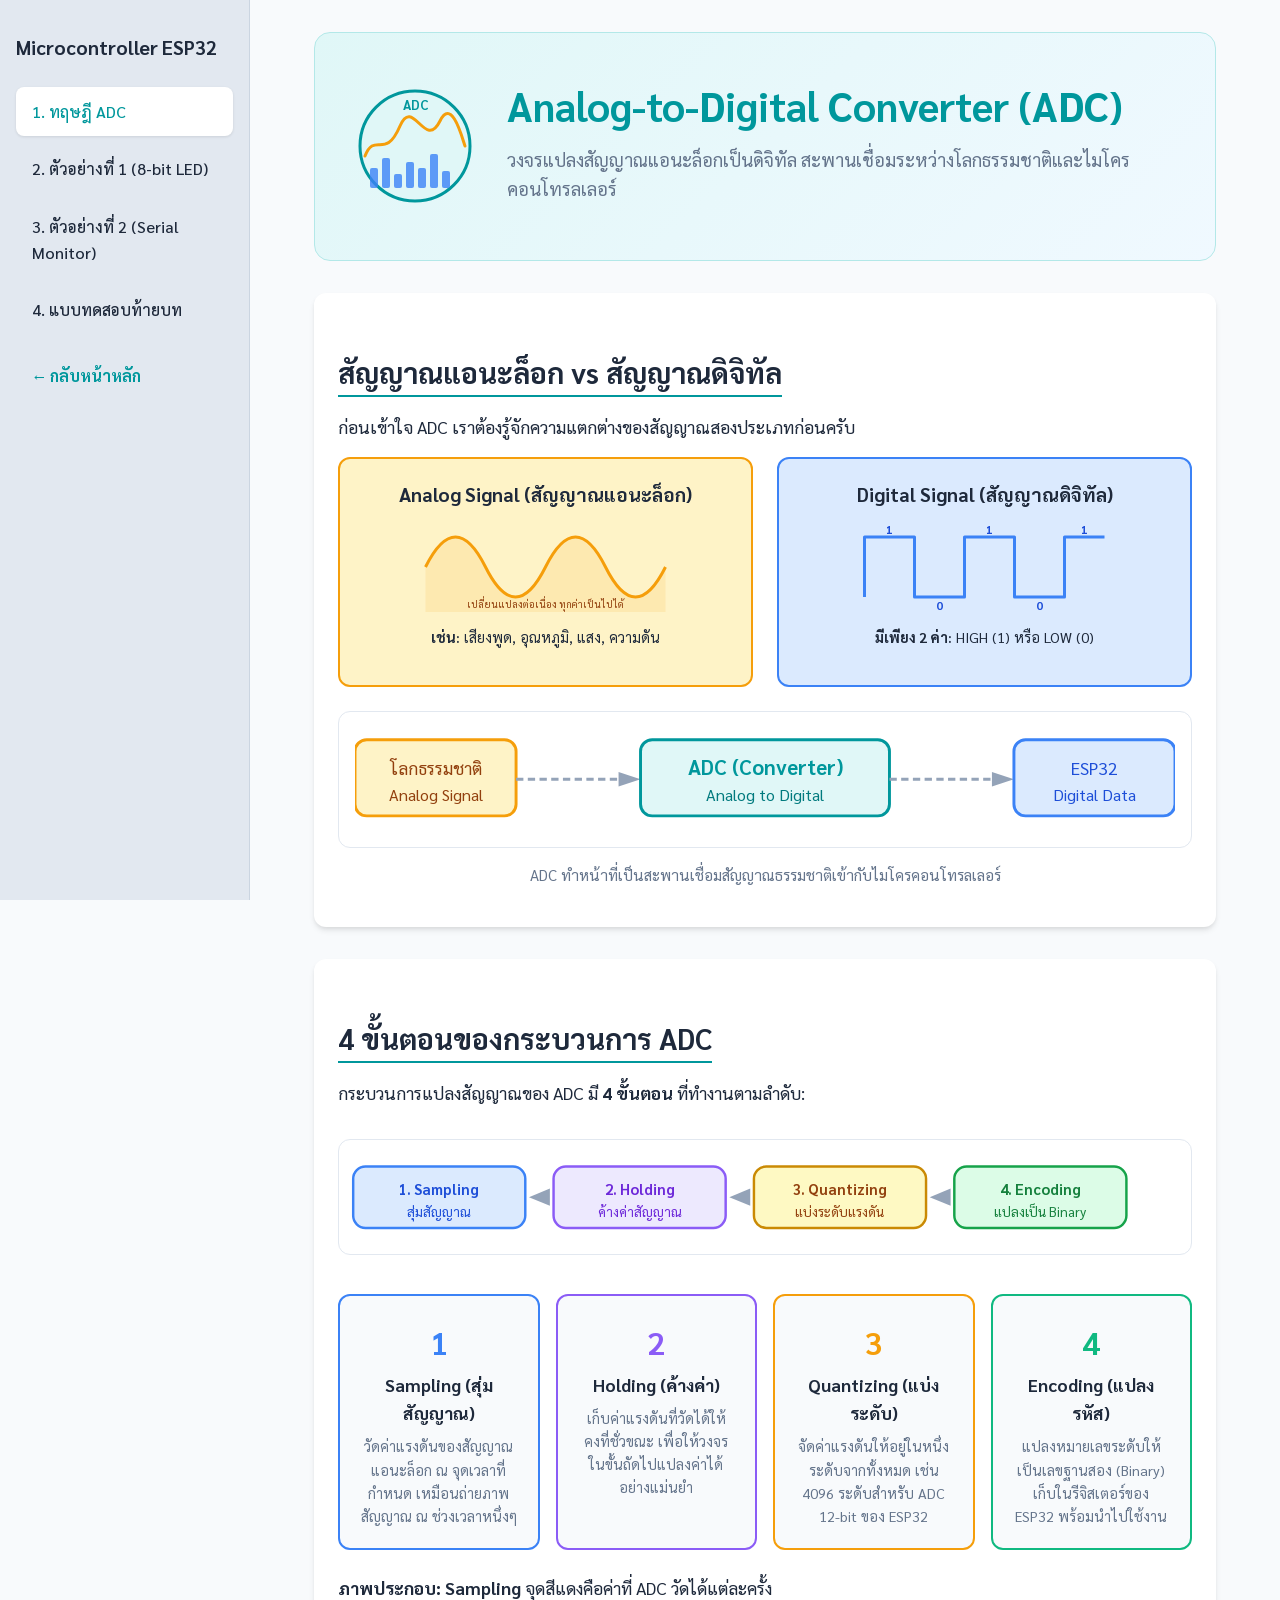
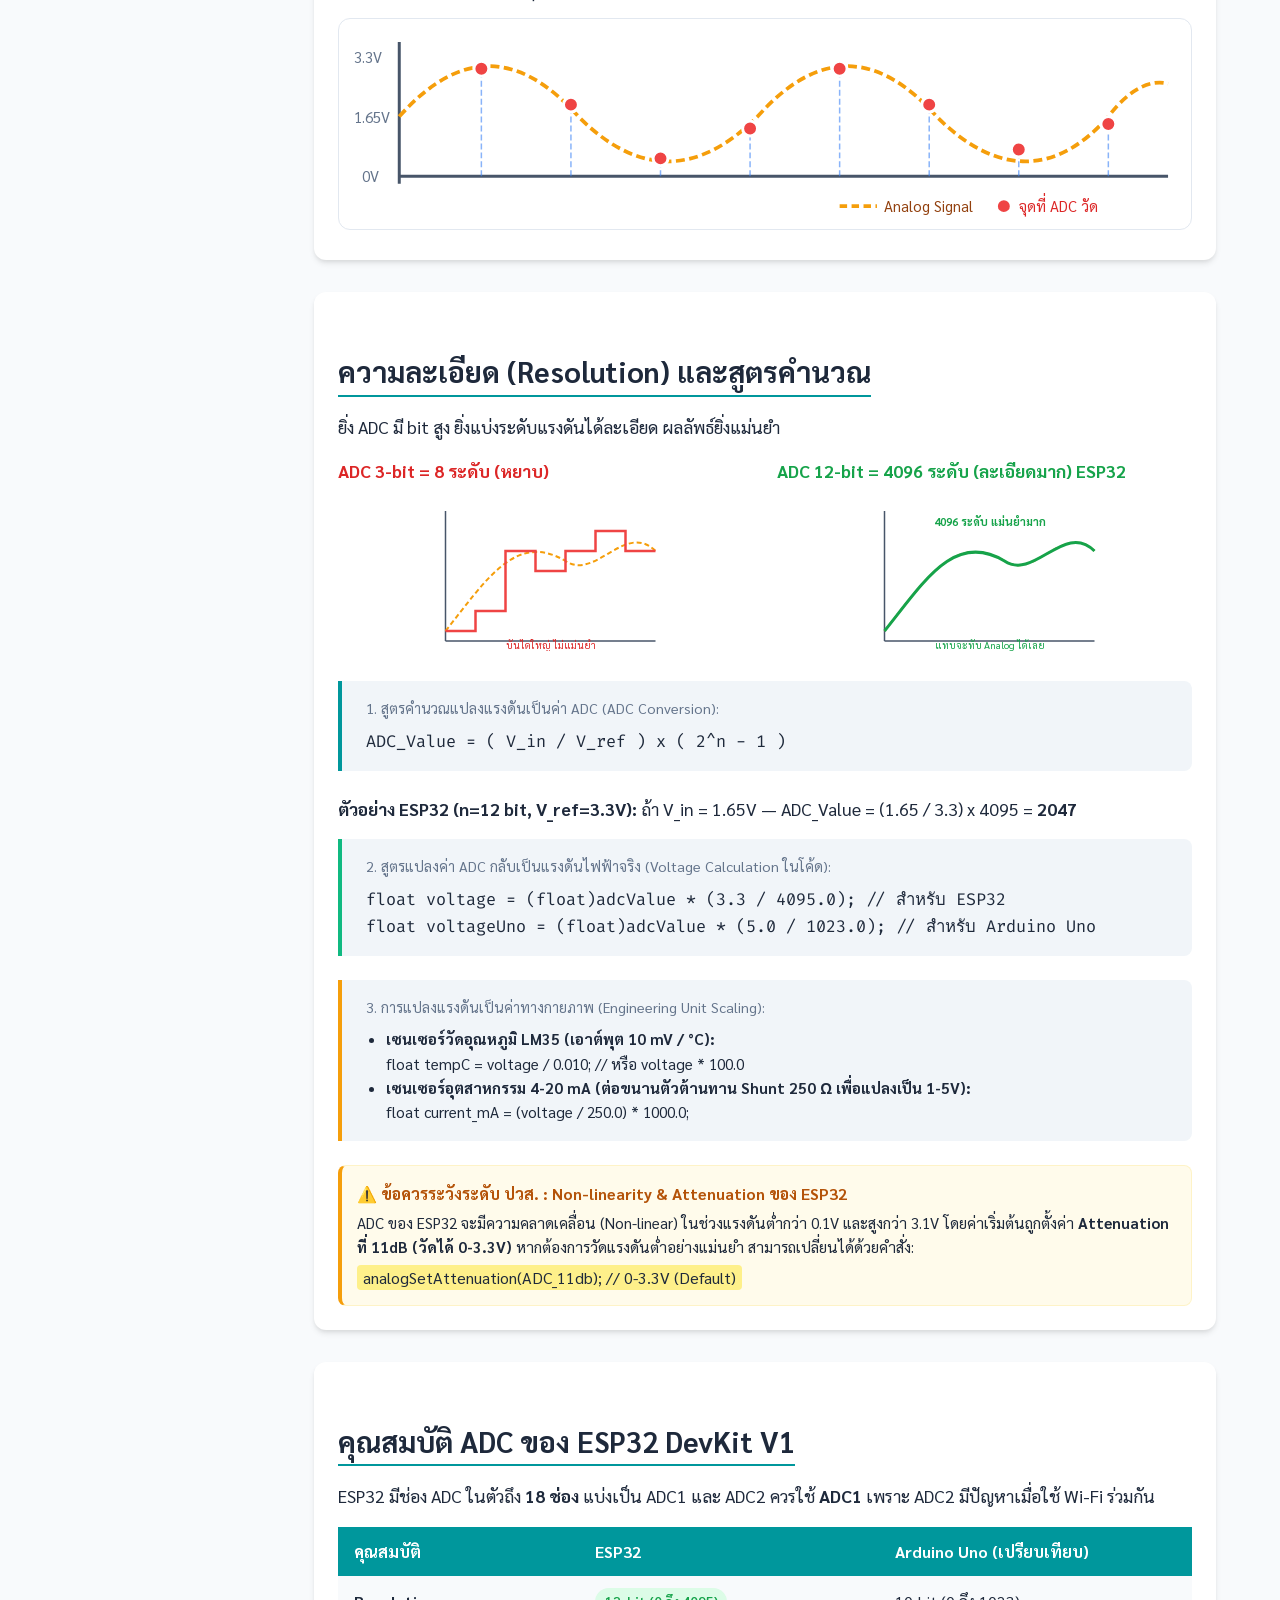
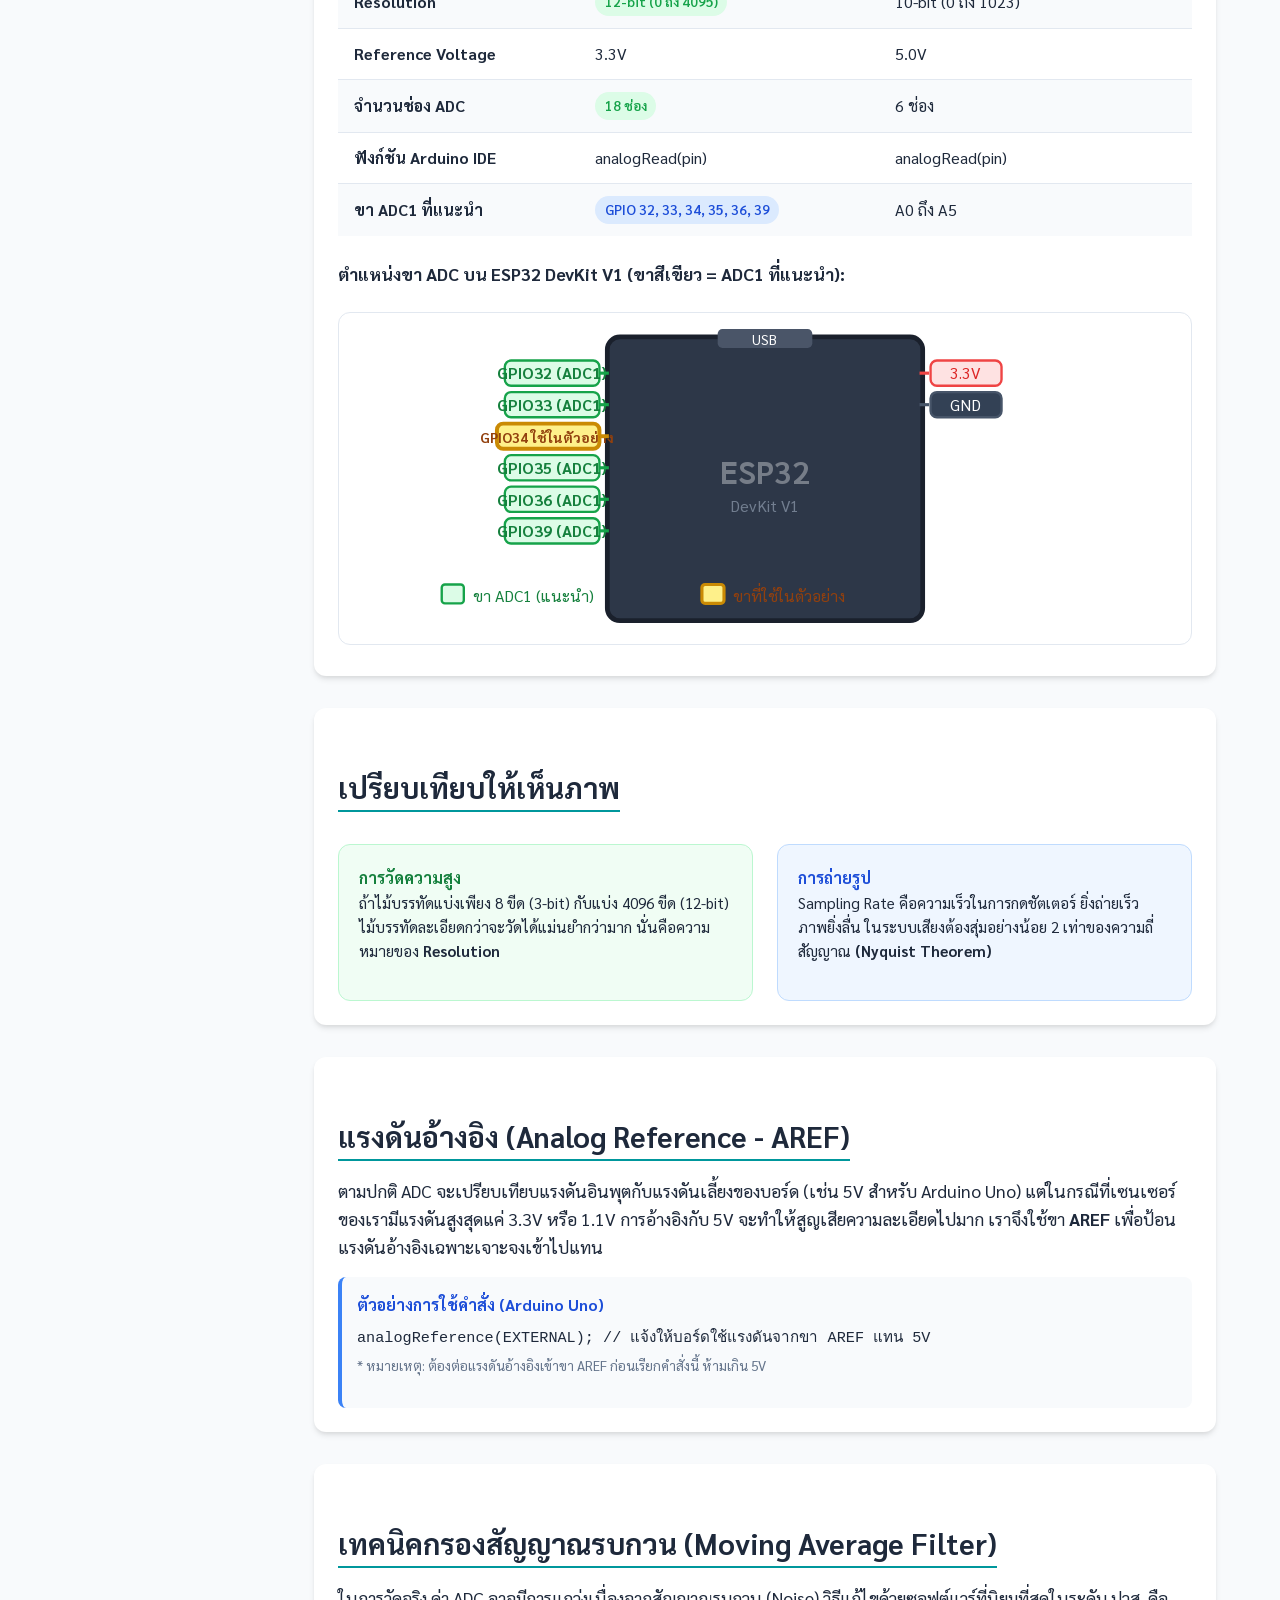
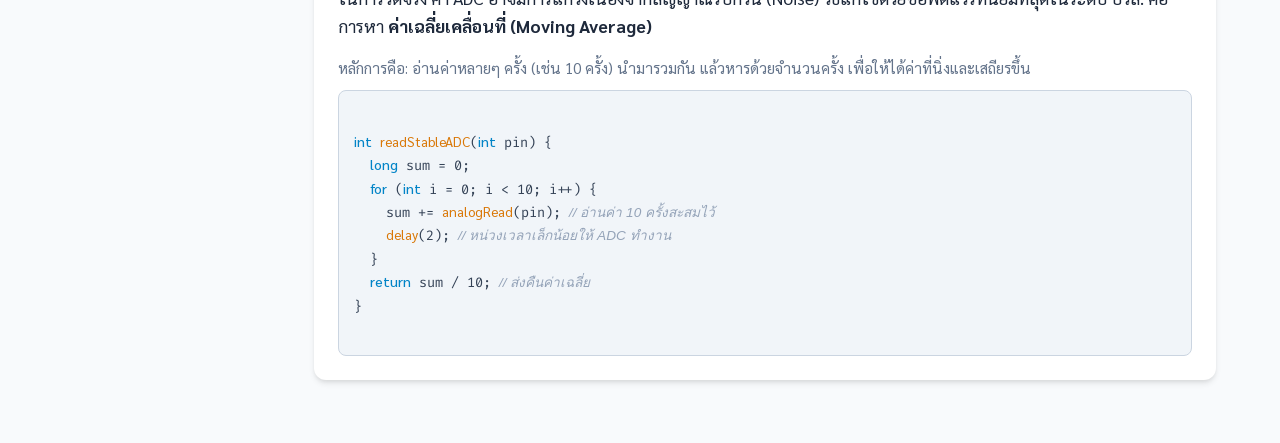
==== commit a85925df: "feat(course): finalize Phase 2 content and quiz migration" ====
--- a/ADC/index.html
+++ b/ADC/index.html
@@ -749,6 +749,37 @@
                     </div>
                 </div>
 
+                <!-- Card 5: Analog Reference (AREF) -->
+                <div class="card">
+                    <h2 class="section-title">แรงดันอ้างอิง (Analog Reference - AREF)</h2>
+                    <p>ตามปกติ ADC จะเปรียบเทียบแรงดันอินพุตกับแรงดันเลี้ยงของบอร์ด (เช่น 5V สำหรับ Arduino Uno) แต่ในกรณีที่เซนเซอร์ของเรามีแรงดันสูงสุดแค่ 3.3V หรือ 1.1V การอ้างอิงกับ 5V จะทำให้สูญเสียความละเอียดไปมาก เราจึงใช้ขา <strong>AREF</strong> เพื่อป้อนแรงดันอ้างอิงเฉพาะเจาะจงเข้าไปแทน</p>
+                    <div style="background: #f8fafc; padding: 15px; border-radius: 8px; border-left: 4px solid #3b82f6; margin-top: 10px;">
+                        <h4 style="color: #1d4ed8; margin-bottom: 5px;">ตัวอย่างการใช้คำสั่ง (Arduino Uno)</h4>
+                        <code style="font-family: monospace; font-size: 0.95rem;">analogReference(EXTERNAL); // แจ้งให้บอร์ดใช้แรงดันจากขา AREF แทน 5V</code>
+                        <p style="font-size: 0.85rem; color: #64748b; margin-top: 5px;">* หมายเหตุ: ต้องต่อแรงดันอ้างอิงเข้าขา AREF ก่อนเรียกคำสั่งนี้ ห้ามเกิน 5V</p>
+                    </div>
+                </div>
+
+                <!-- Card 6: Moving Average Filter -->
+                <div class="card">
+                    <h2 class="section-title">เทคนิคกรองสัญญาณรบกวน (Moving Average Filter)</h2>
+                    <p>ในการวัดจริง ค่า ADC อาจมีการแกว่งเนื่องจากสัญญาณรบกวน (Noise) วิธีแก้ไขด้วยซอฟต์แวร์ที่นิยมที่สุดในระดับ ปวส. คือการหา <strong>ค่าเฉลี่ยเคลื่อนที่ (Moving Average)</strong></p>
+                    <p style="font-size: 0.95rem; color: var(--text-muted); margin-bottom: 10px;">หลักการคือ: อ่านค่าหลายๆ ครั้ง (เช่น 10 ครั้ง) นำมารวมกัน แล้วหารด้วยจำนวนครั้ง เพื่อให้ได้ค่าที่นิ่งและเสถียรขึ้น</p>
+                    
+                    <div class="code-editor" style="background: #f1f5f9; padding: 15px;">
+                        <pre style="margin:0;"><code style="font-family: 'Fira Code', monospace; font-size: 0.85rem; color: #334155;">
+<span class="kw">int</span> <span class="func">readStableADC</span>(<span class="kw">int</span> pin) {
+  <span class="kw">long</span> sum = 0;
+  <span class="kw">for</span> (<span class="kw">int</span> i = 0; i &lt; 10; i++) {
+    sum += <span class="func">analogRead</span>(pin); <span class="cmt">// อ่านค่า 10 ครั้งสะสมไว้</span>
+    <span class="func">delay</span>(2); <span class="cmt">// หน่วงเวลาเล็กน้อยให้ ADC ทำงาน</span>
+  }
+  <span class="kw">return</span> sum / 10; <span class="cmt">// ส่งคืนค่าเฉลี่ย</span>
+}
+                        </code></pre>
+                    </div>
+                </div>
+
             </section>
 
             <!-- Section 2: Ex 1 -->
@@ -823,14 +854,8 @@
             <!-- Section 4: Quiz -->
             <section id="quiz">
                 <h1>แบบทดสอบท้ายบท</h1>
-                <div class="card">
-                    <p>จงเลือกคำตอบที่ถูกต้องที่สุด (10 ข้อ)</p>
-                    <div id="quiz-container">
-                        <!-- Quiz questions injected here -->
-                    </div>
-                    <button id="submit-quiz" class="btn" style="margin-top: 1rem; width: 100%; padding: 1rem; font-size: 1.2rem;">ส่งคำตอบ</button>
-                    <div id="quiz-result" class="quiz-result"></div>
-                    <button id="retry-quiz" class="btn" style="margin-top: 1rem; width: 100%; padding: 1rem; font-size: 1.2rem; display: none; background-color: var(--secondary);">กลับไปทำแบบทดสอบใหม่</button>
+                <div class="card" id="quiz-container">
+                    <!-- Advanced Quiz will be injected here -->
                 </div>
             </section>
 
